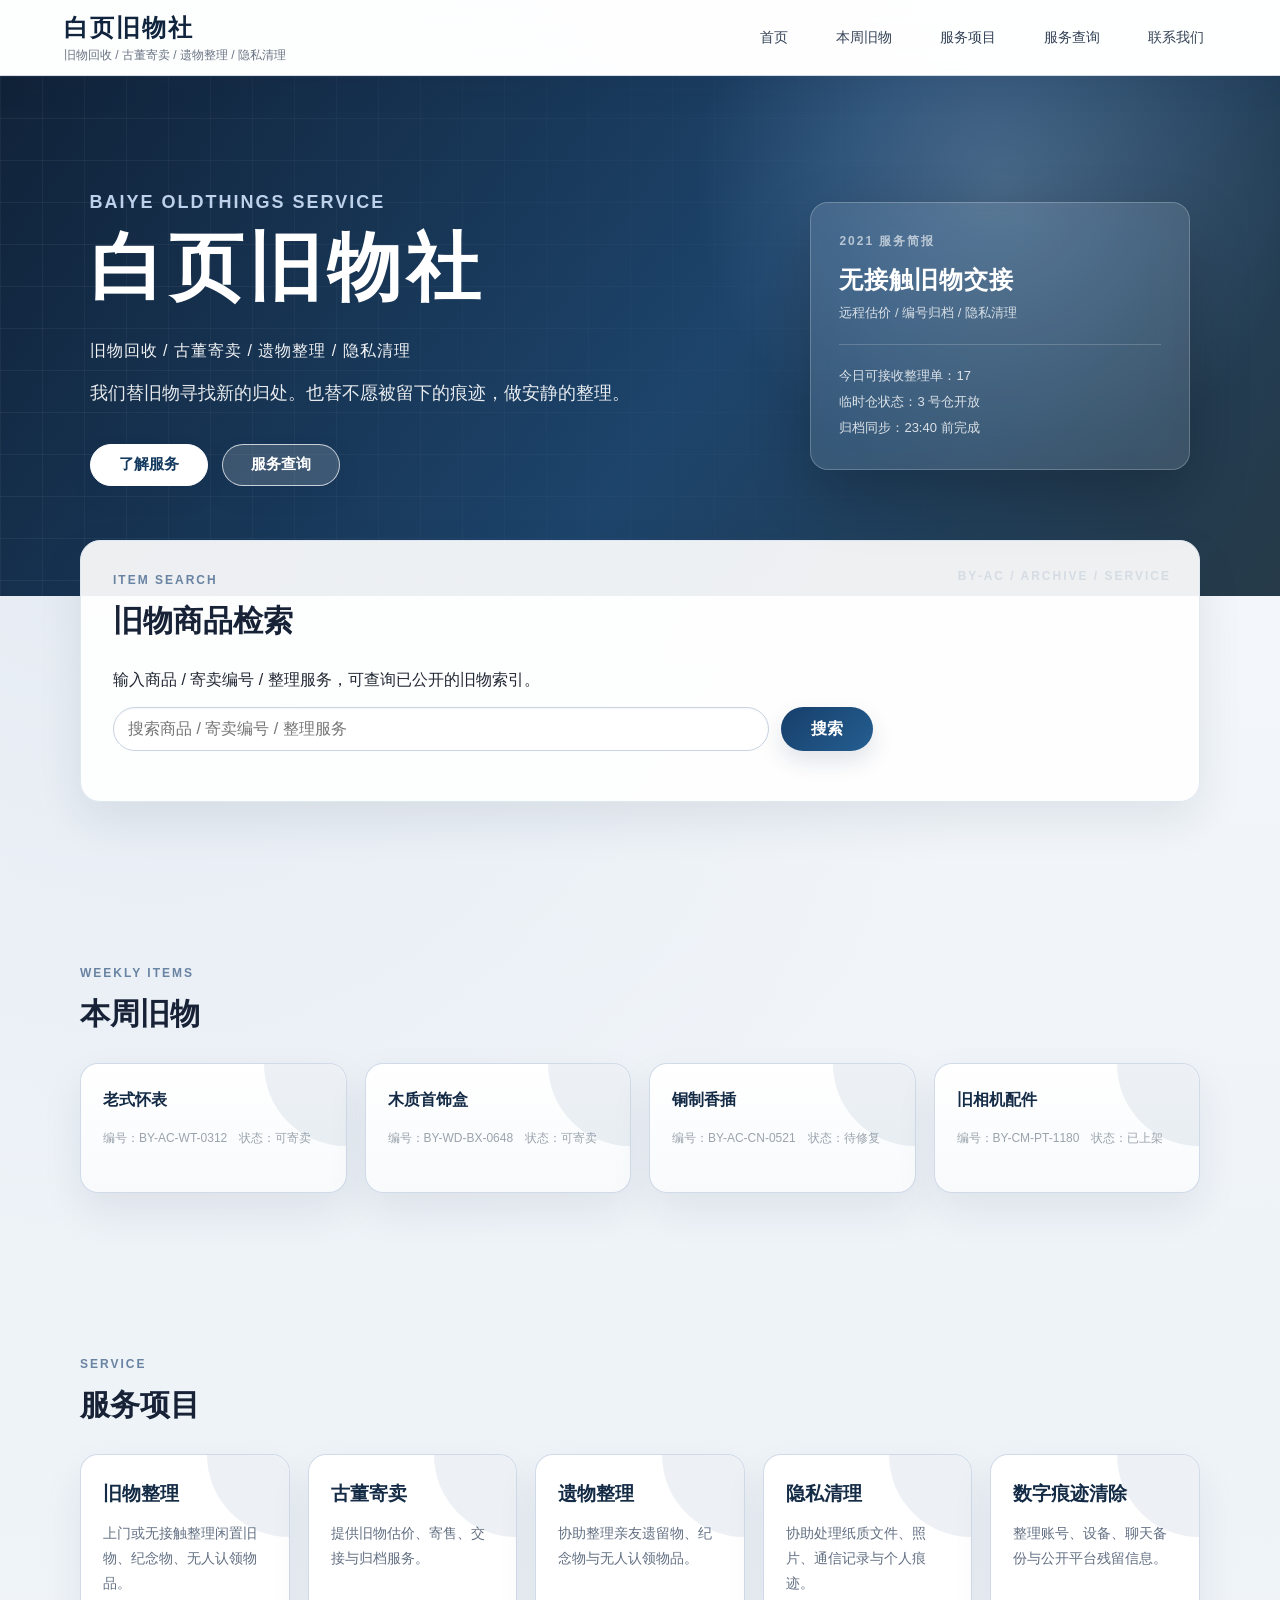
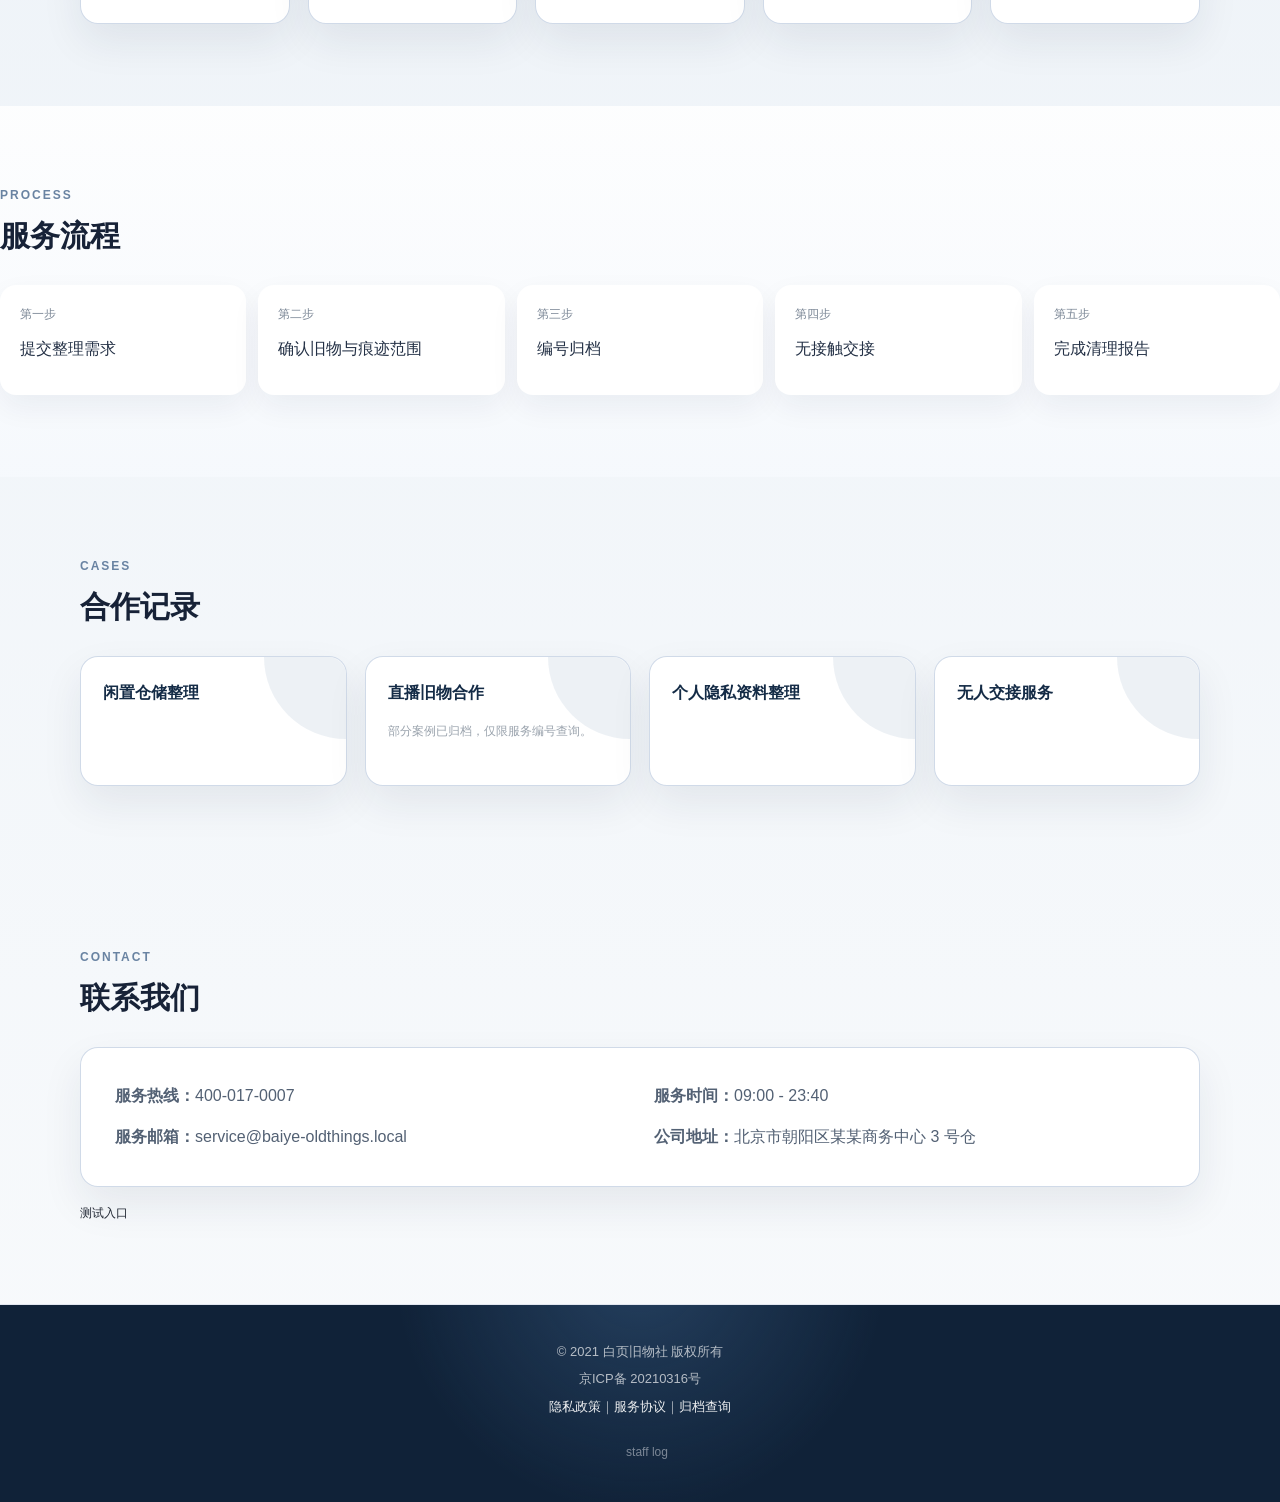
==== baiye.html @ d932ae03 "clean upload" ====
<!DOCTYPE html>
<html lang="zh-CN">
<head>
  <meta charset="UTF-8">
  <meta name="viewport" content="width=device-width, initial-scale=1.0">
  <title>白页旧物社｜旧物回收与整理服务</title>
  <link rel="stylesheet" href="style.css">
</head>
<body class="baiye-site">
  <!-- 白页旧物社独立官网：表面是正规服务公司网站。 -->
  <header class="baiye-site-header">
    <a class="baiye-logo" href="baiye.html">
      <strong>白页旧物社</strong>
      <span>旧物回收 / 古董寄卖 / 遗物整理 / 隐私清理</span>
    </a>
    <nav class="baiye-site-nav" aria-label="白页旧物社官网导航">
      <a href="baiye.html">首页</a>
      <a href="#weekly-items">本周旧物</a>
      <a href="#services">服务项目</a>
      <a href="baiye-query.html">服务查询</a>
      <a href="#contact">联系我们</a>
      <!-- 临时员工权限开启后才显示的隐藏导航。 -->
      <button class="staff-hidden-nav" data-staff-section="storage" type="button" hidden>仓储系统</button>
      <button class="staff-hidden-nav" data-staff-section="face" type="button" hidden>面品维护</button>
      <button class="staff-hidden-nav" data-staff-section="explain" type="button" hidden>取面说明</button>
      <button class="staff-hidden-nav" data-staff-section="activation" type="button" hidden>启用条件</button>
      <button class="staff-hidden-nav" data-staff-section="observe" type="button" hidden>观测记录</button>
    </nav>
    <p class="staff-permission-badge" id="staffPermissionBadge" hidden>当前权限：临时员工</p>
  </header>

  <main>
    <!-- 官网横幅：普通商务话术，先不显得恐怖。 -->
    <section class="baiye-site-hero">
      <div class="baiye-hero-copy">
        <p class="baiye-site-kicker">BAIYE OLDTHINGS SERVICE</p>
        <h1>白页旧物社</h1>
        <p class="baiye-hero-subtitle">旧物回收 / 古董寄卖 / 遗物整理 / 隐私清理</p>
        <p>我们替旧物寻找新的归处。也替不愿被留下的痕迹，做安静的整理。</p>
        <div class="baiye-hero-actions">
          <a class="baiye-primary-button" href="#services">了解服务</a>
          <a class="baiye-secondary-button" href="baiye-query.html">服务查询</a>
        </div>
      </div>
      <aside class="baiye-hero-card" aria-label="白页服务概览">
        <p>2021 服务简报</p>
        <strong>无接触旧物交接</strong>
        <span>远程估价 / 编号归档 / 隐私清理</span>
        <ul>
          <li>今日可接收整理单：17</li>
          <li>临时仓状态：3 号仓开放</li>
          <li>归档同步：23:40 前完成</li>
        </ul>
      </aside>
    </section>

    <!-- 官网旧物检索：主线从邮箱里的铜镜商品编号走到 #007。 -->
    <section class="baiye-site-section baiye-object-search" id="object-search">
      <div class="baiye-search-panel">
        <p class="section-label">ITEM SEARCH</p>
        <h2>旧物商品检索</h2>
        <p>输入商品 / 寄卖编号 / 整理服务，可查询已公开的旧物索引。</p>
        <div class="baiye-object-search-form">
          <input type="text" id="baiyeObjectSearchInput" placeholder="搜索商品 / 寄卖编号 / 整理服务" autocomplete="off">
          <button id="baiyeObjectSearchButton">搜索</button>
        </div>
        <div class="baiye-object-result" id="baiyeObjectResult" aria-live="polite"></div>
      </div>
    </section>

    <!-- 本周旧物：铜镜不会直接出现，必须通过邮件中的商品编号检索。 -->
    <section class="baiye-site-section" id="weekly-items">
      <p class="section-label">WEEKLY ITEMS</p>
      <h2>本周旧物</h2>
      <div class="baiye-case-grid weekly-item-grid">
        <article class="baiye-case-card">
          老式怀表
          <small>编号：BY-AC-WT-0312　状态：可寄卖</small>
        </article>
        <article class="baiye-case-card">
          木质首饰盒
          <small>编号：BY-WD-BX-0648　状态：可寄卖</small>
        </article>
        <article class="baiye-case-card">
          铜制香插
          <small>编号：BY-AC-CN-0521　状态：待修复</small>
        </article>
        <article class="baiye-case-card">
          旧相机配件
          <small>编号：BY-CM-PT-1180　状态：已上架</small>
        </article>
      </div>
    </section>

    <!-- 服务项目。 -->
    <section class="baiye-site-section" id="services">
      <p class="section-label">SERVICE</p>
      <h2>服务项目</h2>
      <div class="baiye-service-grid">
        <article class="baiye-service-card">
          <h3>旧物整理</h3>
          <p>上门或无接触整理闲置旧物、纪念物、无人认领物品。</p>
        </article>
        <article class="baiye-service-card">
          <h3>古董寄卖</h3>
          <p>提供旧物估价、寄售、交接与归档服务。</p>
        </article>
        <article class="baiye-service-card">
          <h3>遗物整理</h3>
          <p>协助整理亲友遗留物、纪念物与无人认领物品。</p>
        </article>
        <article class="baiye-service-card">
          <h3>隐私清理</h3>
          <p>协助处理纸质文件、照片、通信记录与个人痕迹。</p>
        </article>
        <article class="baiye-service-card">
          <h3>数字痕迹清除</h3>
          <p>整理账号、设备、聊天备份与公开平台残留信息。</p>
        </article>
      </div>
    </section>

    <!-- 服务流程。 -->
    <section class="baiye-site-section baiye-process" id="process">
      <p class="section-label">PROCESS</p>
      <h2>服务流程</h2>
      <ol>
        <li><span>第一步</span>提交整理需求</li>
        <li><span>第二步</span>确认旧物与痕迹范围</li>
        <li><span>第三步</span>编号归档</li>
        <li><span>第四步</span>无接触交接</li>
        <li><span>第五步</span>完成清理报告</li>
      </ol>
    </section>

    <!-- 合作案例：整体正常，只有小字透露“归档”。 -->
    <section class="baiye-site-section" id="cases">
      <p class="section-label">CASES</p>
      <h2>合作记录</h2>
      <div class="baiye-case-grid">
        <article class="baiye-case-card">闲置仓储整理</article>
        <article class="baiye-case-card">
          直播旧物合作
          <small>部分案例已归档，仅限服务编号查询。</small>
        </article>
        <article class="baiye-case-card">个人隐私资料整理</article>
        <article class="baiye-case-card">无人交接服务</article>
      </div>
    </section>

    <!-- 联系方式：把 0007、23:40、3 号仓自然藏在正常信息里。 -->
    <section class="baiye-site-section baiye-contact" id="contact">
      <p class="section-label">CONTACT</p>
      <h2>联系我们</h2>
      <div class="baiye-contact-list">
        <p><strong>服务热线：</strong>400-017-0007</p>
        <p><strong>服务时间：</strong>09:00 - 23:40</p>
        <p><strong>服务邮箱：</strong>service@baiye-oldthings.local</p>
        <p><strong>公司地址：</strong>北京市朝阳区某某商务中心 3 号仓</p>
      </div>
      <!-- 内部测试入口：故意做得很不起眼，不放进主导航。 -->
      <a class="horror-test-entry" href="baiye-horror-test.html">测试入口</a>
    </section>

    <!-- 员工后台 v1：口令正确后在当前官网内显示，不跳转恐怖页。 -->
    <section class="baiye-site-section staff-panel" id="staffPanel" hidden>
      <p class="staff-system-tip">临时权限已开启。部分归档记录可读。</p>

      <div class="staff-section storage-system" id="storageSystemSection" hidden>
        <p class="section-label">TEMP STAFF / STORAGE</p>
        <h2>仓储系统</h2>
        <p class="staff-section-subtitle">仓库交接记录 / 临时员工权限</p>
        <div class="storage-table-wrap">
          <table class="storage-table">
            <thead>
              <tr>
                <th>仓储编号</th>
                <th>面品编号</th>
                <th>原称呼</th>
                <th>来源器物</th>
                <th>当前仓位</th>
                <th>当前状态</th>
                <th>操作</th>
              </tr>
            </thead>
            <tbody>
              <tr>
                <td>FS-001</td>
                <td>FACE-001</td>
                <td>王某</td>
                <td>LZ-辛-007 无面铜镜</td>
                <td>2号仓</td>
                <td>已归零</td>
                <td><button class="permission-denied" type="button">权限不足</button></td>
              </tr>
              <tr>
                <td>FS-002</td>
                <td>FACE-002</td>
                <td>陈露</td>
                <td>LZ-辛-007 无面铜镜</td>
                <td>3号仓</td>
                <td>使用中</td>
                <td><button class="permission-denied" type="button">权限不足</button></td>
              </tr>
              <tr>
                <td>FS-003</td>
                <td>FACE-003</td>
                <td>林某</td>
                <td>LZ-辛-007 无面铜镜</td>
                <td>回收区</td>
                <td>回收中</td>
                <td><button class="permission-denied" type="button">权限不足</button></td>
              </tr>
              <tr class="storage-row-active">
                <td>FS-004</td>
                <td>FACE-004</td>
                <td>小禾旧物</td>
                <td>LZ-辛-007 无面铜镜</td>
                <td>3号仓</td>
                <td>暂存 / 待交接</td>
                <td><button class="view-face-summary" id="viewFaceSummaryButton" type="button">查看摘要</button></td>
              </tr>
              <tr>
                <td>FS-005</td>
                <td>FACE-005</td>
                <td>未命名</td>
                <td>LZ-辛-007 无面铜镜</td>
                <td>待整理区</td>
                <td>待入库</td>
                <td><button class="permission-denied" type="button">权限不足</button></td>
              </tr>
            </tbody>
          </table>
        </div>
      </div>

      <div class="staff-section face-maintenance-panel dark-record-area" id="faceMaintenanceSection" hidden>
        <p class="section-label">FACE MAINTENANCE</p>
        <h2>面品维护记录</h2>
        <div class="storage-table-wrap face-table-wrap">
          <table class="face-table">
            <thead>
              <tr>
                <th>面号</th>
                <th>来源</th>
                <th>当前状态</th>
                <th>使用者</th>
                <th>风险备注</th>
              </tr>
            </thead>
            <tbody>
              <tr>
                <td>FACE-001</td>
                <td>王世文</td>
                <td>已归零</td>
                <td>002</td>
                <td>亲属记忆弱</td>
              </tr>
              <tr>
                <td>FACE-002</td>
                <td>陈露</td>
                <td>使用中</td>
                <td>003</td>
                <td>语气同步稳定</td>
              </tr>
              <tr>
                <td>FACE-003</td>
                <td>林某</td>
                <td>回收中</td>
                <td>暂停</td>
                <td>声音残留过强</td>
              </tr>
              <tr class="face-row-active" id="face004MaintenanceRow">
                <td>FACE-004</td>
                <td>小禾旧物</td>
                <td>取面中</td>
                <td>待分配</td>
                <td>熟人识别异常</td>
              </tr>
              <tr>
                <td>FACE-005</td>
                <td>未命名</td>
                <td>待整理</td>
                <td>004</td>
                <td>旧物残留过多</td>
              </tr>
            </tbody>
          </table>
        </div>
        <div class="face-tooltip" id="face004Tooltip" hidden>
          <p>关联物：无面铜镜</p>
          <p>核心留物：伪宝石项链</p>
          <p>风险对象：青梅竹马 / W</p>
          <p>干扰对象：遮面者</p>
          <p>干扰形态：白狐残影</p>
          <p>取面进度：86%，无法继续提升</p>
        </div>
        <p class="warning-red-text">面部可转用，名称不可共存。</p>
        <p class="warning-red-text">若熟人记忆未清除，不建议启用新面。</p>
      </div>

      <div class="staff-section internal-doc-panel" id="takeFaceExplainSection" hidden>
        <div class="internal-doc-loading" id="takeFaceLoading">非公开记录载入中</div>
        <div class="internal-doc-content" id="takeFaceContent" hidden>
          <p class="internal-label">NON-PUBLIC RECORD</p>
          <h2>取面内部说明</h2>
          <p>取面不是删除。</p>
          <p>删除会造成浪费。</p>
          <p>当寄主无法继续承担原身份时，可将其面部、声音、账号习惯与公开关系进行剥离，并交由适配者临时使用。</p>
          <p>取面完成后，原寄主进入清名阶段。</p>
          <p class="internal-warning">熟人识别风险未排除前，不建议公开启用新面。</p>
          <h3>遮面者</h3>
          <p>若取面过程中出现“遮面者”，应立即暂停映照。</p>
          <p>遮面者会干扰面部剥离、语气同步与名称转用。</p>
          <p>不建议与其对视。</p>
          <p class="empty-face-text">面不应空置。</p>
        </div>
      </div>

      <div class="staff-section activation-panel dark-record-area" id="activationSection" hidden>
        <p class="section-label">FACE-004 / CONDITIONS</p>
        <h2>FACE-004 启用条件</h2>
        <table class="activation-condition-table">
          <tbody>
            <tr><th>条件：面部剥离</th><td>86%</td></tr>
            <tr><th>条件：账号代管</th><td>已接入</td></tr>
            <tr><th>条件：语气同步</th><td>不稳定</td></tr>
            <tr><th>条件：熟人识别风险</th><td>未排除</td></tr>
            <tr><th>条件：旧物残留</th><td id="activationOldItemStatus">未处理</td></tr>
            <tr><th>条件：遮面者干扰</th><td id="activationMaskStatus">未排除</td></tr>
            <tr><th>条件：归零交接</th><td id="activationHandoverStatus">23:40 / 3号仓</td></tr>
          </tbody>
        </table>
        <h3>核心留物候选</h3>
        <ol class="core-items-list">
          <li>伪宝石项链</li>
          <li>旧钥匙扣</li>
          <li>直播戒指</li>
          <li>外婆镜盒</li>
        </ol>
        <p class="warning-red-text" id="activationFinalHint">处理核心留物后，可启用 FACE-004。</p>
        <p class="warning-red-text" id="activationMaskHint">清除遮面者干扰后，可完成面部剥离。</p>
        <p class="static-countdown">距离交接：00:17:00</p>
      </div>

      <div class="staff-section observer-record-panel dark-record-area" id="observeRecordSection" hidden>
        <p class="section-label">OBSERVATION LOG</p>
        <h2>观测记录</h2>
        <div class="observer-record-list">
          <article>
            <p>记录编号：OBS-008</p>
            <p>对象：W</p>
            <p>来源：外部查询者</p>
            <p>状态：连接未断开</p>
            <p>最近操作：<span id="obs008LatestAction">白页旧物社 / archive/007</span></p>
            <p>风险备注：<span id="obs008RiskNote">熟人连接残留</span></p>
          </article>
          <article>
            <p>记录编号：OBS-004</p>
            <p>对象：小禾旧物</p>
            <p>来源：FACE-004</p>
            <p>状态：清理中</p>
            <p>风险备注：遮面者干扰</p>
          </article>
        </div>
        <p class="warning-red-text">观测者连接未断开。</p>
      </div>

      <aside class="internal-records" id="internalRecords">
        <h3>未分类记录</h3>
        <button class="internal-record-item" id="openInternalLogButton" type="button">
          <span>–/–</span>
          <span>未分类</span>
          <strong>我想有脸</strong>
          <span>未归档</span>
          <em>查看</em>
        </button>
      </aside>
    </section>

    <!-- FACE-004 摘要面板。 -->
    <section class="internal-modal face-summary-panel" id="faceSummaryPanel" hidden aria-live="polite">
      <div class="internal-modal-card">
        <button class="internal-modal-close" data-close-internal="faceSummaryPanel" type="button">×</button>
        <h2>FACE-004 摘要</h2>
        <p>仓储编号：FS-004</p>
        <p>面品编号：FACE-004</p>
        <p>原称呼：小禾旧物</p>
        <p>来源器物：LZ-辛-007 无面铜镜</p>
        <p>取面进度：86%</p>
        <p>当前仓位：<button class="warehouse-link" id="openWarehouseDetailButton" type="button">3号仓</button></p>
        <p>当前状态：<span id="faceSummaryStatus">暂存 / 待交接</span></p>
        <p>核心留物：<span id="faceSummaryCoreItem">未处理</span></p>
        <p>识别风险：高</p>
        <p>交接时间：<span id="faceSummaryHandoverTime">23:40</span></p>
        <p class="internal-warning" id="faceSummaryHint">未处理核心留物前，不建议启用新面。</p>
      </div>
    </section>

    <!-- 3号仓详情面板。 -->
    <section class="internal-modal warehouse-detail-panel" id="warehouseDetailPanel" hidden aria-live="polite">
      <div class="internal-modal-card">
        <button class="internal-modal-close" data-close-internal="warehouseDetailPanel" type="button">×</button>
        <h2>3号仓 / 第三整理室</h2>
        <p>用途：面品暂存、核心留物处理、归零交接</p>
        <p>当前交接对象：FACE-004</p>
        <p>关联旧物盒：<button class="warehouse-link" id="openCasePreviewButton" type="button">CASE-FACE004-01</button></p>
        <p>状态：等待归零</p>
        <p class="internal-warning">归零交接未完成。</p>
      </div>
    </section>

    <!-- 旧物盒核心留物选择：选对伪宝石项链后触发白狐介入。 -->
    <section class="internal-modal case-preview-panel" id="casePreviewPanel" hidden aria-live="polite">
      <div class="internal-modal-card">
        <button class="internal-modal-close" data-close-internal="casePreviewPanel" type="button">×</button>
        <h2>CASE-FACE004-01</h2>
        <p class="case-page-subtitle">FACE-004 核心留物处理目录</p>
        <div class="case-items-grid">
          <article class="case-item-card case-item-correct">
            <h3>伪宝石项链</h3>
            <p>低价值玻璃制饰品，情感残留强。</p>
            <p>来源：童年照片 / 母亲赠予</p>
            <p>状态：未处理</p>
            <button class="select-core-item" data-core-item="伪宝石项链" data-correct="true" type="button">选择此物</button>
          </article>
          <article class="case-item-card">
            <h3>旧钥匙扣</h3>
            <p>普通钥匙扣，直播背景物。</p>
            <p>来源：小禾工作室道具箱</p>
            <p>状态：可归档</p>
            <button class="select-core-item" data-core-item="旧钥匙扣" data-correct="false" type="button">选择此物</button>
          </article>
          <article class="case-item-card">
            <h3>直播戒指</h3>
            <p>直播造型饰品，账号形象关联较强。</p>
            <p>来源：远声传媒造型箱</p>
            <p>状态：可归档</p>
            <button class="select-core-item" data-core-item="直播戒指" data-correct="false" type="button">选择此物</button>
          </article>
          <article class="case-item-card">
            <h3>外婆镜盒</h3>
            <p>旧镜收纳盒，镜面残留弱。</p>
            <p>来源：白页素材箱</p>
            <p>状态：可归档</p>
            <button class="select-core-item" data-core-item="外婆镜盒" data-correct="false" type="button">选择此物</button>
          </article>
        </div>
        <div class="core-verification-panel" id="coreVerificationPanel" hidden></div>
      </div>
    </section>

    <!-- 选择旧物前的确认框。 -->
    <section class="internal-modal core-confirm-modal" id="coreConfirmModal" hidden aria-live="polite">
      <div class="internal-modal-card compact-modal-card">
        <h2>确认核心留物</h2>
        <p>是否将 <strong id="coreConfirmItemName">该旧物</strong> 标记为 FACE-004 核心留物？</p>
        <div class="dialog-buttons">
          <button class="dialog-button confirm-button" id="coreConfirmButton" type="button">确认</button>
          <button class="dialog-button" id="coreCancelButton" type="button">取消</button>
        </div>
      </div>
    </section>

    <!-- 白狐第一次明确介入演出。 -->
    <section class="whitefox-intervention" id="whitefoxIntervention" hidden aria-live="polite">
      <div class="whitefox-intervention-card">
        <p class="whitefox-symbol">白狐残影检测：稳定</p>
        <p>遮面者干扰已确认。</p>
        <p>FACE-004 启用中断。</p>
        <p>归零交接暂停。</p>
        <strong>她还记得自己是谁。</strong>
      </div>
    </section>

    <!-- 第一章收束面板：这里不是大结局，只是第一章归档中断。 -->
    <section class="internal-modal chapter-ending-panel" id="chapterEndingPanel" hidden aria-live="polite">
      <div class="internal-modal-card chapter-ending-card">
        <h2>第一章：白页旧物社 / 归档中断</h2>
        <p>FACE-004 启用中断。</p>
        <p>吴晗未归零。</p>
        <p>白狐仍在镜前。</p>
        <p class="obs-record-updated">新的记录已生成：OBS-008</p>
        <div class="chapter-ending-buttons">
          <button id="continueToObsSyncButton" type="button">继续</button>
        </div>
      </div>
    </section>

    <!-- OBS-008 同步异常：继续后逐行显示，随后进入正式结尾演出。 -->
    <section class="internal-modal obs-sync-panel" id="obsSyncPanel" hidden aria-live="polite">
      <div class="internal-modal-card obs-sync-card">
        <h2>OBS-008 同步异常</h2>
        <div class="obs-sync-lines" id="obsSyncLines"></div>
        <p class="obs-sync-transfer" id="obsSyncTransfer" hidden>查询者信息正在转入采集页面。</p>
      </div>
    </section>

    <!-- 隐藏日志弹窗：浅色内部记录风格，不整页变黑。 -->
    <section class="internal-modal internal-log-modal" id="internalLogModal" hidden aria-live="polite">
      <div class="internal-modal-card">
        <button class="internal-modal-close" data-close-internal="internalLogModal" type="button">×</button>
        <h2>隐藏日志｜我想有脸</h2>
        <p>我记不清自己的脸了。</p>
        <p>前辈说，等新面稳定，我就可以出去。</p>
        <p>这次的新面来源是：</p>
        <p>小禾旧物</p>
        <p>可是进度一直停在 86%。</p>
        <p>每次我快要看清她的脸，镜子里都会出现那只白色的东西。</p>
        <p>它站在镜面前。</p>
        <p>像是不让我继续看。</p>
        <p>如果没有它，我应该已经有脸了。</p>
      </div>
    </section>
  </main>

  <footer class="baiye-footer">
    <p>© 2021 白页旧物社 版权所有</p>
    <p>京ICP备 20210316号</p>
    <p><a href="#">隐私政策</a>｜<a href="#">服务协议</a>｜<a href="baiye-query.html">归档查询</a></p>
    <button class="staff-log-link" id="staffLogLink" type="button">staff log</button>
    <div class="staff-log-panel staff-login-modal" id="staffLogPanel" hidden>
      <p><strong>STAFF LOG</strong></p>
      <p>请输入内部口令</p>
      <div>
        <input type="text" id="staffLogInput" placeholder="keyword" autocomplete="off">
        <button id="staffLogButton" type="button">进入</button>
      </div>
      <p id="staffLogResult" aria-live="polite"></p>
    </div>
  </footer>
  <script src="script.js"></script>
</body>
</html>
---- style.css ----
/* ========== 全站基础设置 ========== */
* {
  box-sizing: border-box;
}

body {
  margin: 0;
  font-family: "PingFang SC", "Microsoft YaHei", Arial, sans-serif;
}

[hidden] {
  display: none !important;
}

/* ========== 公众号文章页 ========== */
.article-page {
  min-height: 100vh;
  padding: 32px 16px;
  background: #f4f4f4;
  color: #222;
}

.article-card {
  width: min(100%, 720px);
  margin: 0 auto;
  padding: 32px 26px 40px;
  background: #fff;
}

.account-name {
  margin: 0 0 18px;
  color: #576b95;
  font-size: 14px;
}

.article-card h1 {
  margin: 0;
  font-size: clamp(26px, 6vw, 34px);
  line-height: 1.35;
}

.article-meta {
  margin: 14px 0 30px;
  color: #999;
  font-size: 13px;
}

.article-content {
  font-size: 17px;
  line-height: 2;
}

.article-content p {
  margin: 0 0 20px;
}

.article-quote {
  margin: 28px 0;
  padding: 16px 18px;
  border-left: 4px solid #576b95;
  background: #f4f7fb;
  color: #4b5c7a;
}

.continue-button {
  display: block;
  width: min(100%, 320px);
  margin: 38px auto 0;
  padding: 14px 18px;
  border-radius: 6px;
  background: #07c160;
  color: #fff;
  font-size: 16px;
  text-align: center;
  text-decoration: none;
  transition: background 0.2s, transform 0.2s;
}

.continue-button:hover {
  background: #06ad56;
  transform: translateY(-2px);
}

/* ========== 模拟电脑桌面 ========== */
.desktop-page {
  overflow: hidden;
}

.desktop {
  position: relative;
  min-height: 100vh;
  /* 图片不存在时，会显示后面的蓝绿色渐变背景。 */
  background-color: #276d70;
  background-image: linear-gradient(rgba(18, 54, 59, 0.18), rgba(18, 54, 59, 0.28)), url("assets/images/childhood-wallpaper.jpg");
  background-position: center;
  background-size: cover;
  color: #fff;
}

.desktop-icons {
  display: grid;
  grid-template-columns: repeat(auto-fill, 92px);
  gap: 18px 12px;
  align-content: start;
  padding: 24px 16px 90px;
}

.desktop-icon {
  display: flex;
  flex-direction: column;
  align-items: center;
  gap: 6px;
  min-height: 92px;
  padding: 5px 2px;
  border: 1px solid transparent;
  border-radius: 5px;
  background: transparent;
  color: #fff;
  font: inherit;
  font-size: 13px;
  text-shadow: 0 1px 3px #000;
  cursor: pointer;
}

.desktop-icon:hover,
.desktop-icon:focus-visible {
  border-color: rgba(255, 255, 255, 0.7);
  background: rgba(255, 255, 255, 0.2);
  outline: none;
}

.icon-image,
.message-app-icon {
  display: grid;
  place-items: center;
  width: 48px;
  height: 48px;
  border-radius: 11px;
  box-shadow: 0 3px 8px rgba(0, 0, 0, 0.22);
  color: #fff;
  font-size: 28px;
  font-weight: bold;
  text-shadow: none;
}

.wechat-icon, .message-app-icon { background: #08c160; }
.browser-icon { background: #3189f3; }
.mail-icon { background: #4e91ed; }
.folder-icon { background: #eeb72a; }
.douyin-icon { background: #171717; }
.computer-icon { background: #4e8fd6; }
.trash-icon { background: #8495a8; }
.note-icon { background: #f0c52f; }

/* 任务栏固定在最下方 */
.taskbar {
  position: absolute;
  right: 0;
  bottom: 0;
  left: 0;
  display: flex;
  align-items: center;
  height: 52px;
  padding: 0 16px;
  background: rgba(20, 25, 30, 0.78);
  backdrop-filter: blur(10px);
}

.start-button {
  border: 0;
  background: transparent;
  color: #fff;
  font-size: 27px;
  cursor: pointer;
}

.taskbar-hint {
  margin-left: 16px;
  color: rgba(255, 255, 255, 0.72);
  font-size: 13px;
}

.desktop-time {
  margin-left: auto;
  font-size: 14px;
  white-space: nowrap;
}

/* 微信消息：初始隐藏，进入桌面后再显示 */
.wechat-message {
  position: absolute;
  right: 22px;
  bottom: 72px;
  display: flex;
  align-items: flex-start;
  gap: 12px;
  width: min(calc(100% - 32px), 350px);
  padding: 15px;
  border-radius: 10px;
  background: rgba(255, 255, 255, 0.96);
  box-shadow: 0 10px 25px rgba(0, 0, 0, 0.3);
  color: #222;
  opacity: 0;
  transform: translateY(18px);
  transition: opacity 0.35s, transform 0.35s;
  pointer-events: none;
}

.wechat-message.show {
  opacity: 1;
  transform: translateY(0);
  pointer-events: auto;
}

.wechat-message strong { font-size: 15px; }
.wechat-message p { margin: 5px 24px 0 0; font-size: 14px; line-height: 1.5; }
.wechat-message .message-app-icon { width: 38px; height: 38px; flex: 0 0 38px; border-radius: 9px; font-size: 18px; }

.close-message {
  position: absolute;
  top: 5px;
  right: 8px;
  border: 0;
  background: transparent;
  color: #888;
  font-size: 23px;
  cursor: pointer;
}

.desktop-tip {
  position: absolute;
  bottom: 70px;
  left: 50%;
  margin: 0;
  padding: 9px 14px;
  border-radius: 6px;
  background: rgba(0, 0, 0, 0.7);
  font-size: 14px;
  opacity: 0;
  transform: translate(-50%, 10px);
  transition: opacity 0.25s, transform 0.25s;
}

.desktop-tip.show { opacity: 1; transform: translate(-50%, 0); }

/* 桌面右上角的待办便签。 */
.memo-note {
  position: absolute;
  top: 48px;
  right: 230px;
  z-index: 5;
  width: 250px;
  padding: 16px 18px;
  border-radius: 10px;
  background: rgba(255, 246, 178, 0.9);
  box-shadow: 0 10px 28px rgba(0, 0, 0, 0.22);
  color: #3d3320;
  font-size: 13px;
  backdrop-filter: blur(8px);
}

.memo-note h2 {
  margin: 0 0 10px;
  font-size: 16px;
}

.memo-note ul {
  margin: 0;
  padding-left: 0;
  list-style: none;
  line-height: 1.65;
}

/* 童年生日照片：可替换为真实图片，当前 SVG 只承担密码线索占位。 */
.birthday-photo-card {
  position: absolute;
  left: 24px;
  bottom: 108px;
  width: 210px;
  padding: 9px 9px 11px;
  border-radius: 4px;
  background: rgba(255, 255, 255, 0.92);
  box-shadow: 0 12px 30px rgba(0, 0, 0, 0.28);
  color: #4b3827;
  transform: rotate(-2deg);
  z-index: 4;
}

.birthday-photo-card img {
  display: block;
  width: 100%;
  border-radius: 2px;
}

.birthday-photo-card p {
  margin: 7px 0 0;
  font-size: 12px;
  text-align: right;
}

/* ========== 微信聊天窗口 ========== */
/* 默认不显示；JavaScript 添加 .show 后居中出现。 */
.wechat-window {
  position: absolute;
  top: 50%;
  left: 50%;
  display: none;
  width: min(760px, calc(100% - 40px));
  height: min(520px, calc(100vh - 100px));
  overflow: hidden;
  border: 1px solid rgba(0, 0, 0, 0.12);
  border-radius: 10px;
  background: #f7f7f7;
  box-shadow: 0 20px 55px rgba(0, 0, 0, 0.42);
  color: #222;
  transform: translate(-50%, -50%);
  z-index: 10;
}

.wechat-window.show { display: flex; }

/* 联系人列表 */
.wechat-sidebar {
  width: 190px;
  flex: 0 0 190px;
  padding: 18px 10px;
  background: #e8e8e8;
}

.wechat-sidebar-title {
  padding: 0 10px 16px;
  color: #333;
  font-size: 18px;
  font-weight: bold;
}

.contact-item {
  display: flex;
  align-items: center;
  gap: 10px;
  width: 100%;
  margin-bottom: 5px;
  padding: 10px;
  border: 0;
  border-radius: 6px;
  background: transparent;
  color: #222;
  font: inherit;
  text-align: left;
  cursor: pointer;
}

.contact-item:hover, .contact-item.active { background: #d5d5d5; }

.contact-avatar, .chat-avatar {
  display: grid;
  place-items: center;
  border-radius: 8px;
  color: #fff;
  font-weight: bold;
}

.contact-avatar { width: 38px; height: 38px; flex: 0 0 38px; }
.chat-avatar { width: 36px; height: 36px; flex: 0 0 36px; }
.boyfriend-avatar { background: #547995; }
.xiaohe-avatar { background: #d58c78; }

/* 聊天内容 */
.chat-area { display: flex; flex: 1; min-width: 0; flex-direction: column; }

.chat-header {
  display: flex;
  align-items: center;
  min-height: 58px;
  padding: 0 20px;
  border-bottom: 1px solid #dedede;
  background: #f7f7f7;
  font-size: 17px;
}

.wechat-close-button {
  margin-left: auto;
  border: 0;
  background: transparent;
  color: #666;
  font-size: 28px;
  line-height: 1;
  cursor: pointer;
}

.wechat-close-button:hover { color: #111; }

.chat-history {
  display: none;
  flex: 1;
  overflow-y: auto;
  padding: 22px;
  background: #f5f5f5;
}

.chat-history.active { display: block; }

.chat-message-row {
  display: flex;
  align-items: flex-start;
  gap: 10px;
  margin-bottom: 20px;
}

.chat-message-row.self {
  justify-content: flex-end;
}

.chat-sender { display: block; margin-bottom: 5px; color: #888; font-size: 12px; }

.chat-bubble {
  max-width: 420px;
  padding: 11px 14px;
  border-radius: 4px;
  background: #fff;
  font-size: 15px;
  line-height: 1.65;
}

.self-bubble {
  background: #d9f7c7;
}

.chat-time {
  margin: 10px 0 14px;
  color: #9b9b9b;
  font-size: 12px;
  text-align: center;
}

.wechat-reply-box {
  display: flex;
  gap: 8px;
  margin-top: 16px;
  padding-top: 14px;
  border-top: 1px solid #dedede;
}

.wechat-reply-box input {
  flex: 1;
  min-width: 0;
  height: 34px;
  padding: 0 10px;
  border: 1px solid #cfcfcf;
  border-radius: 5px;
  font: inherit;
}

.wechat-reply-box button {
  width: 64px;
  border: 0;
  border-radius: 5px;
  background: #20b15a;
  color: #fff;
  font: inherit;
  cursor: pointer;
}

.wechat-send-error {
  min-height: 20px;
  margin: 8px 0 0;
  color: #a33;
  font-size: 13px;
}

/* 小禾聊天内的失效图片占位框 */
.image-failed-box {
  display: grid;
  place-items: center;
  width: min(260px, 55vw);
  height: 150px;
  border: 1px solid #c8c8c8;
  background: #dedede;
  color: #777;
  font-size: 14px;
}

/* ========== 下载文件夹与解压谜题窗口 ========== */
/* 三个窗口共用相近的电脑窗口外观。 */
.folder-window,
.password-window,
.image-viewer-window {
  position: absolute;
  top: 50%;
  left: 50%;
  display: none;
  overflow: hidden;
  border: 1px solid rgba(0, 0, 0, 0.18);
  border-radius: 9px;
  background: #f7f7f7;
  box-shadow: 0 20px 55px rgba(0, 0, 0, 0.42);
  color: #222;
  transform: translate(-50%, -50%);
  z-index: 20;
}

.folder-window { width: min(680px, calc(100% - 40px)); height: min(440px, calc(100vh - 100px)); }
.password-window { width: min(390px, calc(100% - 40px)); }
.image-viewer-window { width: min(570px, calc(100% - 40px)); }

.folder-window.show,
.password-window.show,
.image-viewer-window.show { display: block; }

/* 窗口顶部的标题栏和关闭按钮 */
.window-header {
  display: flex;
  align-items: center;
  min-height: 52px;
  padding: 0 16px;
  border-bottom: 1px solid #dedede;
  background: #fff;
  font-size: 16px;
}

.window-close-button {
  margin-left: auto;
  border: 0;
  background: transparent;
  color: #666;
  font-size: 27px;
  line-height: 1;
  cursor: pointer;
}

.window-close-button:hover { color: #111; }

.folder-content { height: calc(100% - 52px); padding: 0 18px 18px; background: #fff; }
.folder-path { margin: 0 -18px 12px; padding: 11px 18px; border-bottom: 1px solid #eee; color: #888; font-size: 13px; }
.file-list { display: grid; grid-template-columns: repeat(auto-fill, minmax(135px, 1fr)); gap: 12px; }

.file-item {
  display: flex;
  flex-direction: column;
  align-items: center;
  gap: 8px;
  min-height: 112px;
  padding: 10px 5px;
  border: 1px solid transparent;
  border-radius: 6px;
  background: transparent;
  color: #333;
  font: inherit;
  font-size: 13px;
  word-break: break-all;
  cursor: pointer;
}

/* 覆盖 .file-item 的 display 设置：解压前的图片文件必须完全隐藏。 */
.file-item[hidden] { display: none; }

.file-item:hover, .file-item:focus-visible { border-color: #a9cdf5; background: #eaf4ff; outline: none; }
.file-symbol { display: grid; place-items: center; width: 52px; height: 52px; border-radius: 7px; background: #e4b331; color: #fff; font-size: 29px; }
.doc-symbol { background: #4984d7; }
.pdf-symbol { background: #d45b55; }
.image-symbol { background: #7d9c82; }

/* 密码输入框及错误提示 */
.password-content { padding: 24px; background: #fff; }
.password-content input { width: 100%; padding: 11px 12px; border: 1px solid #bbb; border-radius: 5px; font: inherit; outline-color: #07c160; }
.password-error { min-height: 22px; margin: 10px 0 0; color: #d34a4a; font-size: 13px; line-height: 1.5; }
.dialog-buttons { display: flex; justify-content: flex-end; gap: 10px; margin-top: 16px; }
.dialog-button { min-width: 72px; padding: 8px 14px; border: 1px solid #ccc; border-radius: 4px; background: #fff; color: #333; font: inherit; cursor: pointer; }
.confirm-button { border-color: #07c160; background: #07c160; color: #fff; }

/* 图片查看器中的灰色损坏图片占位框 */
.image-viewer-content { padding: 24px; background: #fff; }
.damaged-image-placeholder { display: grid; place-items: center; min-height: 250px; padding: 20px; background: #d8d8d8; color: #777; font-size: 16px; text-align: center; }
.image-description { margin: 15px 0 0; color: #555; font-size: 14px; line-height: 1.6; }

/* ========== 邮箱窗口 ========== */
.mail-window {
  position: absolute;
  top: 50%;
  left: 50%;
  display: none;
  width: min(980px, calc(100% - 42px));
  height: min(620px, calc(100vh - 92px));
  overflow: hidden;
  border: 1px solid rgba(255, 255, 255, 0.45);
  border-radius: 14px;
  background: #f4f6f9;
  box-shadow: 0 28px 80px rgba(0, 0, 0, 0.42);
  color: #202733;
  transform: translate(-50%, -50%);
  z-index: 20;
}

.mail-window.show { display: block; }

.mail-layout {
  display: grid;
  grid-template-columns: 150px 310px 1fr;
  height: calc(100% - 46px);
  min-height: 0;
}

.mail-sidebar {
  padding: 16px 10px;
  border-right: 1px solid #dfe4ec;
  background: #eef2f7;
}

.mail-folder {
  display: block;
  width: 100%;
  margin-bottom: 6px;
  padding: 9px 12px;
  border: 0;
  border-radius: 8px;
  background: transparent;
  color: #4b596c;
  font: inherit;
  text-align: left;
  cursor: pointer;
}

.mail-folder.active,
.mail-folder:hover {
  background: #dce6f2;
  color: #1f4f82;
}

.mail-list {
  overflow-y: auto;
  border-right: 1px solid #dfe4ec;
  background: #fff;
}

.mail-item {
  display: block;
  width: 100%;
  padding: 14px 15px;
  border: 0;
  border-bottom: 1px solid #edf0f4;
  background: #fff;
  color: #273345;
  font: inherit;
  text-align: left;
  cursor: pointer;
}

.mail-item:hover,
.mail-item.active {
  background: #eaf2fb;
}

.mail-item .mail-sender {
  display: block;
  margin-bottom: 5px;
  color: #526174;
  font-size: 12px;
}

.mail-item strong {
  display: block;
  color: #1f2d3d;
  font-size: 14px;
  line-height: 1.45;
}

.mail-item time {
  display: block;
  margin-top: 7px;
  color: #8b96a5;
  font-size: 12px;
}

.mail-detail {
  overflow-y: auto;
  padding: 26px 30px 36px;
  background: #fff;
}

.mail-subject {
  margin: 0 0 18px;
  color: #1b2735;
  font-size: 22px;
  line-height: 1.4;
}

.mail-meta {
  margin-bottom: 24px;
  padding: 14px 16px;
  border: 1px solid #e4e8ef;
  border-radius: 8px;
  background: #f8fafc;
  color: #526174;
  font-size: 13px;
}

.mail-meta p {
  margin: 4px 0;
}

.mail-body {
  color: #293445;
  font-size: 15px;
  line-height: 1.85;
}

.mail-body p {
  margin: 0 0 15px;
  white-space: normal;
}

.mail-attachment {
  margin-top: 14px;
  padding: 10px 14px;
  border: 1px solid #cfd8e5;
  border-radius: 6px;
  background: #f7f9fc;
  color: #2f4e72;
  font: inherit;
  cursor: pointer;
}

.mail-attachment:hover {
  background: #edf4fb;
}

.mail-attachment-tip {
  margin: 10px 0 0;
  color: #8c3d3d;
  font-size: 13px;
}

.mail-detail.mail-error {
  background: #fffafa;
}

.mail-detail.mail-error .mail-subject,
.mail-detail.mail-error .mail-body {
  color: #3a2323;
}

.mail-detail.mail-error .mail-body p:nth-child(3),
.mail-detail.mail-error .mail-body p:nth-child(5),
.mail-detail.mail-error .mail-meta p:last-child {
  color: #7b1717;
  letter-spacing: 0.5px;
}

/* ========== 抖音主页窗口 ========== */
.douyin-window {
  position: absolute;
  top: 50%;
  left: 50%;
  display: none;
  width: min(520px, calc(100% - 42px));
  height: min(620px, calc(100vh - 92px));
  overflow: hidden;
  border: 1px solid rgba(255, 255, 255, 0.45);
  border-radius: 14px;
  background: #101014;
  box-shadow: 0 28px 80px rgba(0, 0, 0, 0.45);
  color: #f2f2f2;
  transform: translate(-50%, -50%);
  z-index: 20;
}

.douyin-window.show { display: block; }

.douyin-profile {
  padding: 24px;
}

.douyin-profile-top {
  display: flex;
  gap: 16px;
  align-items: center;
  padding-bottom: 20px;
  border-bottom: 1px solid rgba(255, 255, 255, 0.12);
}

.douyin-avatar {
  display: grid;
  place-items: center;
  width: 76px;
  height: 76px;
  border-radius: 50%;
  background: linear-gradient(135deg, #ff2c55, #10f1ff);
  color: #fff;
  font-size: 34px;
  font-weight: 700;
}

.douyin-profile h2 {
  margin: 0 0 8px;
  font-size: 24px;
}

.douyin-profile p {
  margin: 4px 0;
  color: #c9c9d0;
  font-size: 14px;
}

.douyin-id {
  color: #8e8e99 !important;
}

.douyin-bio {
  padding: 18px 0;
}

.profile-email {
  margin: 8px 0 10px;
  padding: 9px 12px;
  border: 1px solid rgba(255, 255, 255, 0.18);
  border-radius: 6px;
  background: rgba(255, 255, 255, 0.08);
  color: #7ee8ff;
  font: 14px Menlo, Consolas, monospace;
  cursor: pointer;
}

.profile-email:hover {
  background: rgba(126, 232, 255, 0.12);
}

.douyin-bio small {
  display: block;
  color: #73737d;
  font-size: 12px;
}

.douyin-video-grid {
  display: grid;
  grid-template-columns: repeat(3, 1fr);
  gap: 8px;
}

.douyin-video-grid article {
  display: grid;
  place-items: end center;
  min-height: 160px;
  padding: 10px;
  background: linear-gradient(160deg, #22232a, #111);
  color: #d7d7dc;
  font-size: 12px;
}

.douyin-video-grid .glitch-card {
  color: #ff4268;
  background: repeating-linear-gradient(90deg, #171717 0 7px, #2b0d16 7px 11px);
}

/* 邮箱登录层。 */
.mail-login-panel {
  display: grid;
  align-content: center;
  gap: 12px;
  height: calc(100% - 46px);
  padding: 42px;
  background: #fff;
}

.mail-login-panel h2 {
  margin: 0;
  color: #1b2735;
  font-size: 26px;
}

.mail-login-panel p {
  margin: 0;
  color: #667386;
}

.mail-login-panel input {
  width: min(100%, 420px);
  height: 42px;
  padding: 0 12px;
  border: 1px solid #cbd4df;
  border-radius: 5px;
  font: inherit;
}

.mail-login-panel button {
  width: 120px;
  height: 40px;
  border: 0;
  border-radius: 5px;
  background: #1f4f82;
  color: #fff;
  font: inherit;
  cursor: pointer;
}

.mail-login-error {
  min-height: 20px;
  color: #9d2b2b !important;
}

.mail-login-panel small {
  color: #9aa3ad;
}

.mail-password-hint {
  color: #8b6b2f !important;
  font-size: 13px;
}

.faint-warning {
  color: #8a2b2b;
  letter-spacing: 0.3px;
}

/* ========== 回收站窗口 ========== */
.recycle-window {
  position: absolute;
  top: 50%;
  left: 50%;
  display: none;
  width: min(900px, calc(100% - 42px));
  height: min(560px, calc(100vh - 92px));
  overflow: hidden;
  border: 1px solid rgba(255, 255, 255, 0.45);
  border-radius: 14px;
  background: #f5f6f8;
  box-shadow: 0 28px 80px rgba(0, 0, 0, 0.42);
  color: #222b36;
  transform: translate(-50%, -50%);
  z-index: 20;
}

.recycle-window.show { display: block; }

.recycle-layout {
  display: grid;
  grid-template-columns: minmax(480px, 1.15fr) 0.85fr;
  height: calc(100% - 46px);
  min-height: 0;
}

.recycle-file-list {
  overflow: auto;
  border-right: 1px solid #dfe4ea;
  background: #fff;
}

.recycle-list-header,
.recycle-file-item {
  display: grid;
  grid-template-columns: minmax(190px, 1fr) 145px 78px 76px;
  align-items: center;
  gap: 10px;
  min-width: 520px;
}

.recycle-list-header {
  position: sticky;
  top: 0;
  z-index: 1;
  padding: 11px 14px;
  border-bottom: 1px solid #dfe4ea;
  background: #f0f3f7;
  color: #657386;
  font-size: 12px;
}

.recycle-file-item {
  padding: 11px 14px;
  border-bottom: 1px solid #edf0f4;
  color: #334155;
  font-size: 13px;
}

.recycle-file-item.active {
  background: #eaf2fb;
}

.recycle-file-name {
  padding: 0;
  border: 0;
  background: transparent;
  color: #1f2d3d;
  font: inherit;
  text-align: left;
  cursor: pointer;
}

.recycle-file-name:hover {
  color: #1f4f82;
}

.deleted-time {
  color: #8a3340;
  font-size: 12px;
}

.recycle-restore-btn {
  padding: 6px 10px;
  border: 1px solid #c7d2df;
  border-radius: 5px;
  background: #fff;
  color: #2f4e72;
  font: inherit;
  font-size: 12px;
  cursor: pointer;
}

.recycle-restore-btn:hover {
  background: #edf4fb;
}

.recycle-restore-btn:disabled {
  border-color: #d8dce2;
  background: #e8ebef;
  color: #8b96a5;
  cursor: default;
}

.recycle-restored {
  color: #8b96a5;
}

.recycle-anomaly .recycle-file-name,
.recycle-file-detail.recycle-anomaly h2 {
  color: #7b1717;
}

.file-preview-panel,
.recycle-file-detail {
  overflow: auto;
  padding: 24px;
  background: #fbfcfe;
}

.recycle-file-detail h2 {
  margin: 0 0 10px;
  color: #1f2d3d;
  font-size: 20px;
  line-height: 1.4;
}

.recycle-file-meta {
  margin: 0 0 18px;
  color: #7b8794;
  font-size: 12px;
}

.recycle-file-detail pre {
  margin: 0;
  padding: 18px;
  border: 1px solid #e1e6ee;
  border-radius: 8px;
  background: #fff;
  color: #263140;
  font: 13px/1.85 Menlo, Consolas, "PingFang SC", monospace;
  white-space: pre-wrap;
}

.recycle-file-detail.recycle-anomaly pre {
  border-color: #ead4d4;
  background: #fff8f8;
  color: #401f1f;
}

.empty-preview {
  color: #7b8794;
}

.name-glitch {
  color: #6c1111;
  transition: color 0.15s, text-shadow 0.15s;
}

.name-glitch.rewriting {
  color: #111;
  text-shadow: 1px 0 #8b0000, -1px 0 #ddd;
  animation: recycleNameFlicker 0.12s steps(2, end) infinite;
}

@keyframes recycleNameFlicker {
  0% { opacity: 1; transform: translateX(0); }
  50% { opacity: 0.35; transform: translateX(1px); }
  100% { opacity: 0.9; transform: translateX(-1px); }
}

/* ========== 浏览器与白页旧物社官网 ========== */
.browser-window {
  position: absolute;
  top: 50%;
  left: 50%;
  display: none;
  width: min(920px, calc(100% - 40px));
  height: min(650px, calc(100vh - 80px));
  overflow: hidden;
  border: 1px solid rgba(0, 0, 0, 0.2);
  border-radius: 10px;
  background: #fff;
  box-shadow: 0 20px 55px rgba(0, 0, 0, 0.45);
  color: #242424;
  transform: translate(-50%, -50%);
  z-index: 20;
}

.browser-window.show { display: flex; flex-direction: column; }

/* 浏览器顶部：圆点、地址栏和关闭按钮 */
.browser-topbar { display: flex; align-items: center; gap: 12px; min-height: 52px; padding: 0 14px; border-bottom: 1px solid #ddd; background: #ececec; }
.browser-dot { width: 13px; height: 13px; border-radius: 50%; background: #e26962; }
.address-bar { flex: 1; min-width: 0; padding: 8px 12px; border: 1px solid #d3d3d3; border-radius: 5px; background: #fff; color: #666; font: inherit; font-size: 13px; }

.browser-page { display: none; flex: 1; overflow-y: auto; }
.browser-page.active { display: block; }

/* 本地搜索页 */
.search-page { background: #f8f8f8; }
.search-page-content { width: min(100%, 690px); margin: 0 auto; padding: 70px 28px; }
.search-page h1 { margin: 0 0 24px; color: #222; font-size: 32px; letter-spacing: 2px; }
.search-form, .query-form { display: flex; gap: 10px; }
.search-form input, .query-form input { flex: 1; min-width: 0; padding: 12px 14px; border: 1px solid #bdbdbd; border-radius: 4px; background: #fff; font: inherit; outline-color: #333; }
.search-form button, .query-form button { padding: 0 22px; border: 0; border-radius: 4px; background: #333; color: #fff; font: inherit; cursor: pointer; }
.search-results { margin-top: 28px; }
.search-result-item { display: block; margin-bottom: 20px; padding-bottom: 18px; border-bottom: 1px solid #ddd; }
.search-result-link { padding: 0; border: 0; background: transparent; color: #222; font: inherit; font-size: 18px; font-weight: 600; text-align: left; text-decoration: none; cursor: pointer; }
.search-result-link:hover { color: #777; }
.search-result-item p { margin: 8px 0 0; color: #666; font-size: 14px; line-height: 1.65; }
.no-results { color: #777; line-height: 1.8; }

/* 非官网结果打开后的本地资料页，刻意做得像可信但信息有限的旧网页。 */
.fake-result-page { background: #fbfbfa; }
.fake-page-content { width: min(100%, 720px); margin: 0 auto; padding: 45px 34px 70px; }
.back-search-button { padding: 0; border: 0; background: transparent; color: #777; font: inherit; font-size: 14px; cursor: pointer; }
.back-search-button:hover { color: #222; }
.fake-page-label { margin: 36px 0 12px; color: #9a978f; font-size: 12px; letter-spacing: 2px; }
.fake-page-content h1 { margin: 0; padding-bottom: 20px; border-bottom: 1px solid #deddd8; font-size: 28px; font-weight: 500; line-height: 1.45; }
.fake-page-body { padding-top: 24px; color: #555; font-size: 15px; line-height: 2; }
.fake-page-body p { margin: 0 0 18px; }

/* 白页旧物社：克制、留白较多的假官网风格 */
.baiye-page { background: #f4f3ef; }
.baiye-hero { padding: 60px 50px 44px; background: #292926; color: #f8f5ed; }
.baiye-mark { margin: 0 0 18px; color: #aaa69c; font-size: 12px; letter-spacing: 2px; }
.baiye-hero h1 { margin: 0; font-family: "Songti SC", serif; font-size: clamp(33px, 5vw, 48px); font-weight: 500; letter-spacing: 5px; }
.baiye-hero > p:last-child { margin: 18px 0 0; color: #d3d0c7; font-size: 17px; }
.service-cards { display: grid; grid-template-columns: repeat(4, 1fr); gap: 1px; background: #d4d1c9; }
.service-card { min-height: 150px; padding: 24px 18px; background: #f4f3ef; }
.service-card span { color: #99948a; font-family: Georgia, serif; font-size: 13px; }
.service-card h2 { margin: 18px 0 8px; font-size: 17px; font-weight: 600; }
.service-card p { margin: 0; color: #6a6861; font-size: 13px; line-height: 1.6; }
.business-note { margin: 0; padding: 30px 50px; border-bottom: 1px solid #d4d1c9; color: #4e4b45; font-size: 15px; line-height: 1.8; }
.case-query { padding: 36px 50px 48px; }
.case-query h2 { margin: 0 0 16px; font-size: 19px; font-weight: 500; }
.case-result { margin-top: 20px; }
.case-result-card { padding: 20px; border-left: 3px solid #5b594f; background: #e7e5df; line-height: 1.85; }
.case-result-card strong { display: block; margin-bottom: 7px; font-size: 17px; }
.case-not-found { color: #736f67; }

/* 窗口标题栏可拖动，鼠标样式也提示玩家这一点。 */
.wechat-window .chat-header,
.folder-window .window-header,
.password-window .window-header,
.image-viewer-window .window-header,
.browser-window .browser-topbar {
  cursor: grab;
  user-select: none;
  touch-action: none;
}

.wechat-window .chat-header:active,
.folder-window .window-header:active,
.password-window .window-header:active,
.image-viewer-window .window-header:active,
.browser-window .browser-topbar:active { cursor: grabbing; }

/* 标题栏内真正可点击的控件仍应显示普通指针。 */
.window-close-button,
.wechat-close-button,
.browser-topbar input { cursor: pointer; }
.browser-topbar input { cursor: text; }

@media (max-width: 520px) {
  .article-card { padding: 26px 20px 32px; }
  .desktop-icons { grid-template-columns: repeat(4, 1fr); gap: 15px 4px; padding-left: 6px; padding-right: 6px; }
  .desktop-icon { min-width: 0; font-size: 12px; }
  .taskbar-hint { display: none; }
  .wechat-window { width: calc(100% - 20px); height: min(520px, calc(100vh - 70px)); }
  .wechat-sidebar { width: 125px; flex-basis: 125px; padding: 14px 6px; }
  .wechat-sidebar-title { padding-left: 7px; font-size: 16px; }
  .contact-item { gap: 6px; padding: 8px 5px; font-size: 13px; }
  .contact-avatar { width: 30px; height: 30px; flex-basis: 30px; }
  .chat-history { padding: 16px 12px; }
  .chat-bubble { font-size: 14px; }
  .folder-window { width: calc(100% - 20px); height: min(440px, calc(100vh - 70px)); }
  .memo-note { display: none; }
  .mail-window { width: calc(100% - 20px); height: calc(100vh - 74px); }
  .mail-layout { grid-template-columns: 92px 1fr; }
  .mail-detail { grid-column: 1 / -1; border-top: 1px solid #dfe4ec; }
  .mail-sidebar { padding: 10px 6px; }
  .mail-folder { padding: 8px 7px; font-size: 12px; }
  .mail-list { max-height: 220px; }
  .recycle-window { width: calc(100% - 20px); height: calc(100vh - 74px); }
  .recycle-layout { grid-template-columns: 1fr; }
  .recycle-file-list { max-height: 260px; border-right: 0; border-bottom: 1px solid #dfe4ea; }
  .recycle-file-detail { min-height: 0; }
  .file-list { grid-template-columns: repeat(2, 1fr); }
  .image-viewer-content { padding: 16px; }
  .damaged-image-placeholder { min-height: 210px; }
  .browser-window { width: calc(100% - 20px); height: calc(100vh - 70px); }
  .search-page-content { padding: 42px 18px; }
  .fake-page-content { padding: 32px 22px 50px; }
  .baiye-hero, .business-note, .case-query { padding-left: 22px; padding-right: 22px; }
  .service-cards { grid-template-columns: repeat(2, 1fr); }
  .service-card { min-height: 125px; }
}

/* ========== macOS 操作界面优化 ========== */
/* 顶部菜单栏，让桌面从 Windows 任务栏感转为 Mac 桌面感。 */
.mac-menubar {
  position: absolute;
  top: 0;
  right: 0;
  left: 0;
  z-index: 8;
  display: flex;
  align-items: center;
  justify-content: space-between;
  height: 28px;
  padding: 0 14px;
  background: rgba(246, 248, 250, 0.72);
  color: rgba(20, 24, 28, 0.92);
  font-size: 13px;
  backdrop-filter: blur(18px);
  box-shadow: 0 1px 0 rgba(255, 255, 255, 0.35);
}

.mac-menu-left,
.mac-menu-right {
  display: flex;
  align-items: center;
  gap: 16px;
  min-width: 0;
  white-space: nowrap;
}

.apple-mark {
  font-size: 12px;
  transform: translateY(-1px);
}

/* 桌面图标移到右上角，更接近 macOS 桌面文件排列方式。 */
.desktop-icons {
  grid-template-columns: repeat(2, 86px);
  justify-content: end;
  padding: 48px 22px 118px;
}

.desktop-icon {
  border-radius: 10px;
  transition: background 0.18s, transform 0.18s, border-color 0.18s;
}

.desktop-icon:hover,
.desktop-icon:focus-visible {
  transform: translateY(-1px);
  border-color: rgba(255, 255, 255, 0.3);
  background: rgba(255, 255, 255, 0.18);
}

.icon-image,
.message-app-icon {
  width: 54px;
  height: 54px;
  border-radius: 15px;
  box-shadow: inset 0 1px 0 rgba(255, 255, 255, 0.35), 0 8px 18px rgba(0, 0, 0, 0.24);
}

.browser-icon {
  background: conic-gradient(#4285f4 0 25%, #34a853 0 50%, #fbbc05 0 75%, #ea4335 0);
}

/* 用 Dock 取代原先铺满底部的任务栏。 */
.mac-dock {
  right: auto;
  bottom: 14px;
  left: 50%;
  width: auto;
  height: 70px;
  padding: 8px 12px;
  border: 1px solid rgba(255, 255, 255, 0.34);
  border-radius: 23px;
  background: rgba(245, 248, 252, 0.38);
  box-shadow: inset 0 1px 0 rgba(255, 255, 255, 0.55), 0 18px 45px rgba(0, 0, 0, 0.35);
  backdrop-filter: blur(22px) saturate(1.35);
  transform: translateX(-50%);
  gap: 9px;
}

.dock-item {
  display: grid;
  place-items: center;
  width: 50px;
  height: 50px;
  border: 0;
  border-radius: 14px;
  background: rgba(255, 255, 255, 0.78);
  color: #24303b;
  font: inherit;
  font-size: 23px;
  font-weight: 700;
  box-shadow: 0 8px 18px rgba(0, 0, 0, 0.24);
  cursor: pointer;
  transition: transform 0.18s, filter 0.18s;
}

.dock-item:hover {
  transform: translateY(-8px) scale(1.08);
  filter: brightness(1.05);
}

.dock-divider {
  width: 1px;
  height: 42px;
  margin: 0 2px;
  background: rgba(60, 60, 60, 0.28);
}

.dock-trash {
  background: rgba(228, 233, 238, 0.82);
}

/* Mac 窗口统一外观：圆角、半透明标题栏、左上角三色控制点。 */
.wechat-window,
.folder-window,
.password-window,
.image-viewer-window,
.browser-window {
  border: 1px solid rgba(255, 255, 255, 0.45);
  border-radius: 14px;
  box-shadow: 0 28px 80px rgba(0, 0, 0, 0.42);
}

.window-header,
.chat-header,
.browser-topbar {
  position: relative;
}

.window-header,
.chat-header {
  justify-content: center;
  min-height: 46px;
  padding: 0 18px;
  background: linear-gradient(#f7f7f7, #e8e8e8);
  border-bottom: 1px solid rgba(0, 0, 0, 0.12);
  font-size: 14px;
}

.mac-window-controls {
  position: absolute;
  top: 50%;
  left: 14px;
  display: flex;
  gap: 8px;
  transform: translateY(-50%);
}

.mac-window-controls span {
  width: 12px;
  height: 12px;
  border-radius: 50%;
  box-shadow: inset 0 0 0 1px rgba(0, 0, 0, 0.12);
}

.mac-close-dot { background: #ff5f57; }
.mac-min-dot { background: #febc2e; }
.mac-max-dot { background: #28c840; }

/* 保留原本的关闭按钮功能，但把可见外观交给红色控制点。 */
.window-close-button,
.wechat-close-button {
  position: absolute;
  top: 50%;
  left: 12px;
  z-index: 3;
  width: 18px;
  height: 18px;
  margin: 0;
  padding: 0;
  border-radius: 50%;
  opacity: 0;
  transform: translateY(-50%);
}

.wechat-sidebar {
  background: rgba(238, 238, 238, 0.88);
  backdrop-filter: blur(14px);
}

.chat-history {
  background: #f2f2f4;
}

.chat-bubble {
  border-radius: 15px 15px 15px 5px;
  box-shadow: 0 1px 2px rgba(0, 0, 0, 0.06);
}

.folder-content,
.password-content,
.image-viewer-content {
  background: rgba(255, 255, 255, 0.96);
}

.folder-path {
  background: #f7f7f8;
}

.file-item {
  border-radius: 12px;
}

.file-item:hover,
.file-item:focus-visible {
  border-color: rgba(0, 122, 255, 0.35);
  background: rgba(0, 122, 255, 0.1);
}

/* ========== Chrome + Google 风格优化 ========== */
.browser-window {
  width: min(980px, calc(100% - 46px));
  height: min(690px, calc(100vh - 84px));
  background: #fff;
}

.browser-topbar {
  display: grid;
  grid-template-columns: 84px 210px 1fr;
  grid-template-rows: 36px 44px;
  gap: 0 10px;
  min-height: 80px;
  padding: 0 12px;
  border-bottom: 1px solid #d5d8de;
  background: #dee1e6;
}

.browser-controls {
  position: static;
  grid-column: 1;
  grid-row: 1;
  align-self: center;
  transform: none;
}

.chrome-tab {
  grid-column: 2;
  grid-row: 1;
  align-self: end;
  height: 30px;
  padding: 8px 16px 0;
  border-radius: 12px 12px 0 0;
  background: #fff;
  color: #3c4043;
  font-size: 12px;
  box-shadow: 0 -1px 0 rgba(255, 255, 255, 0.7);
}

.chrome-toolbar {
  grid-column: 1 / -1;
  grid-row: 2;
  display: flex;
  align-items: center;
  gap: 8px;
  padding-bottom: 8px;
}

.chrome-nav-button {
  display: grid;
  place-items: center;
  width: 30px;
  height: 30px;
  border: 0;
  border-radius: 50%;
  background: transparent;
  color: #5f6368;
  font-size: 20px;
  cursor: pointer;
}

.chrome-nav-button:hover {
  background: rgba(95, 99, 104, 0.12);
}

.address-bar {
  height: 34px;
  border: 0;
  border-radius: 18px;
  background: #f1f3f4;
  color: #3c4043;
  padding: 0 16px;
}

.address-bar:focus {
  outline: 2px solid rgba(66, 133, 244, 0.25);
  background: #fff;
}

.browser-topbar .window-close-button {
  top: 18px;
  left: 10px;
}

.search-page {
  background: #fff;
}

.search-page-content {
  width: min(100%, 760px);
  padding: 88px 28px 58px;
  text-align: center;
}

.google-logo {
  margin: 0 0 28px;
  font-family: Arial, sans-serif;
  font-size: clamp(54px, 10vw, 82px);
  font-weight: 700;
  letter-spacing: -4px;
}

.google-blue { color: #4285f4; }
.google-red { color: #ea4335; }
.google-yellow { color: #fbbc05; }
.google-green { color: #34a853; }

.search-form {
  width: min(100%, 610px);
  margin: 0 auto;
  flex-wrap: wrap;
  justify-content: center;
}

.search-form input {
  flex-basis: 100%;
  min-height: 46px;
  padding: 0 22px;
  border: 1px solid #dfe1e5;
  border-radius: 24px;
  box-shadow: 0 1px 6px rgba(32, 33, 36, 0.12);
  outline: none;
}

.search-form input:focus {
  border-color: transparent;
  box-shadow: 0 2px 9px rgba(32, 33, 36, 0.18);
}

.search-form button {
  height: 36px;
  margin-top: 16px;
  padding: 0 18px;
  border-radius: 4px;
  background: #f8f9fa;
  color: #3c4043;
}

.search-form button:hover {
  box-shadow: inset 0 0 0 1px #dadce0;
}

.google-hint {
  margin: 18px 0 0;
  color: #70757a;
  font-size: 13px;
}

.search-history {
  display: flex;
  flex-wrap: wrap;
  justify-content: center;
  gap: 8px;
  width: min(100%, 640px);
  min-height: 28px;
  margin: 14px auto 0;
}

.search-history span {
  align-self: center;
  color: #8a8f98;
  font-size: 12px;
}

.search-history-item {
  max-width: 180px;
  overflow: hidden;
  padding: 6px 11px;
  border: 1px solid #dadce0;
  border-radius: 999px;
  background: #fff;
  color: #4b5563;
  font: inherit;
  font-size: 12px;
  text-overflow: ellipsis;
  white-space: nowrap;
  cursor: pointer;
}

.search-history-item:hover {
  border-color: #c2c7cf;
  background: #f5f7fb;
  color: #202124;
}

.search-results {
  width: min(100%, 680px);
  margin: 34px auto 0;
  text-align: left;
}

.search-result-item {
  border-bottom: 0;
  margin-bottom: 22px;
  padding-bottom: 0;
}

.search-result-link {
  color: #202124;
  font-size: 19px;
  font-weight: 500;
  text-decoration: none;
}

.search-result-link:hover {
  color: #5f6368;
  text-decoration: none;
}

.search-result-item p {
  color: #4d5156;
}

/* ========== v0.7：微信新闻卡片、浏览器线索页、白页档案页 ========== */
/* 微信里男朋友发来的文章卡片。 */
.chat-news-card {
  display: block;
  width: 100%;
  margin: 10px 0;
  padding: 12px;
  border: 1px solid #d6d6d6;
  border-radius: 10px;
  background: #eeeeee;
  color: #333;
  text-align: left;
  font: inherit;
}

.chat-news-button {
  cursor: pointer;
}

.chat-news-button:hover {
  background: #e3e3e3;
}

.chat-news-card span {
  display: block;
  margin-bottom: 6px;
  color: #858585;
  font-size: 12px;
}

.chat-news-card strong {
  display: block;
  font-size: 14px;
  line-height: 1.55;
}

.result-count {
  margin: 0 0 22px;
  color: #70757a;
  font-size: 13px;
}

.search-notice-card {
  padding: 18px 20px;
  border: 1px solid #e0e0e0;
  border-radius: 10px;
  background: #fafafa;
  color: #444;
  line-height: 1.75;
}

.news-article-page {
  color: #444;
}

.blur-live-shot {
  display: grid;
  place-items: center;
  min-height: 260px;
  margin: 24px 0 12px;
  border: 1px solid #c7c7c7;
  background:
    linear-gradient(135deg, rgba(255,255,255,0.12), rgba(0,0,0,0.12)),
    repeating-linear-gradient(90deg, #bcbcbc 0 10px, #a9a9a9 10px 20px);
  color: #f4f4f4;
  text-shadow: 0 1px 4px #333;
  filter: blur(0.2px);
}

.shot-caption {
  margin-top: 0;
  color: #696969;
  font-size: 14px;
}

.not-found-page {
  padding: 34px 0;
  color: #333;
}

.not-found-page h2 {
  margin: 0 0 18px;
  font-family: Menlo, Consolas, monospace;
  font-size: 34px;
}

/* 白页官网顶部导航。 */
.baiye-nav {
  position: sticky;
  top: 0;
  z-index: 2;
  display: flex;
  gap: 4px;
  padding: 14px 24px;
  border-bottom: 1px solid #d4d1c9;
  background: rgba(244, 243, 239, 0.94);
  backdrop-filter: blur(12px);
}

.baiye-nav-link {
  border: 0;
  border-radius: 999px;
  background: transparent;
  color: #56534c;
  padding: 8px 13px;
  font: inherit;
  font-size: 13px;
  cursor: pointer;
}

.baiye-nav-link:hover,
.baiye-nav-link.active {
  background: #dedbd2;
  color: #222;
}

.baiye-section {
  display: none;
}

.baiye-section.active {
  display: block;
}

.case-query h2 {
  font-size: 28px;
  letter-spacing: 2px;
}

.weak-hint {
  display: block;
  margin-top: 8px;
  color: #77736a;
  font-size: 13px;
}

/* 21/40 隐藏档案：冷冰冰的内部系统风格。 */
.archive-record-page {
  min-height: 520px;
  padding: 54px;
  background: #111;
  color: #d8d8d8;
  font-family: Menlo, Consolas, "Courier New", monospace;
}

.archive-label {
  margin: 0 0 24px;
  color: #6f8e8b;
  font-size: 12px;
  letter-spacing: 2px;
}

.archive-record-page h2 {
  margin: 0 0 28px;
  color: #f2f2f2;
  font-size: 28px;
  font-weight: 500;
}

.archive-basic,
.archive-more {
  width: min(100%, 620px);
  padding: 20px;
  border: 1px solid #333;
  background: #171717;
  line-height: 2;
}

.archive-more-button {
  margin: 28px 0 16px;
  padding: 10px 18px;
  border: 1px solid #4d5f5c;
  border-radius: 0;
  background: #1d2725;
  color: #d5e3df;
  font: inherit;
  cursor: pointer;
}

.archive-more-button:hover {
  background: #263532;
}

/* 虽然左侧保留 Mac 三色点，右上角仍显示 ×，满足窗口关闭习惯。 */
.window-close-button,
.wechat-close-button {
  top: 50%;
  right: 14px;
  left: auto;
  width: auto;
  height: auto;
  opacity: 1;
  border-radius: 0;
  background: transparent;
  color: #6a6a6a;
  font-size: 24px;
}

.window-close-button:hover,
.wechat-close-button:hover {
  color: #111;
}

.browser-topbar .window-close-button {
  top: 18px;
  right: 14px;
  left: auto;
}

@media (max-width: 520px) {
  .mac-menubar { font-size: 12px; }
  .mac-menu-left span:not(.apple-mark), .mac-menu-left strong, .mac-menu-right span { display: none; }
  .desktop-icons { grid-template-columns: repeat(4, 1fr); justify-content: stretch; padding-top: 46px; padding-bottom: 102px; }
  .mac-dock { height: 58px; bottom: 10px; padding: 7px 9px; border-radius: 19px; }
  .dock-item { width: 40px; height: 40px; border-radius: 12px; font-size: 18px; }
  .dock-divider { height: 34px; }
  .browser-topbar { grid-template-columns: 74px 1fr; }
  .chrome-tab { grid-column: 2; }
  .search-page-content { padding-top: 60px; }
}

/* ========== 独立白页旧物社官网：真实企业网站外观 ========== */
.baiye-site {
  min-height: 100vh;
  background: #f5f7fb;
  color: #202733;
  font-family: "PingFang SC", "Microsoft YaHei", Arial, sans-serif;
}

.baiye-site a {
  color: inherit;
  text-decoration: none;
}

.baiye-site-header,
.baiye-header {
  position: sticky;
  top: 0;
  z-index: 20;
  display: flex;
  align-items: center;
  justify-content: space-between;
  min-height: 72px;
  padding: 0 clamp(18px, 5vw, 70px);
  border-bottom: 1px solid #e4e8ef;
  background: rgba(255, 255, 255, 0.96);
  box-shadow: 0 8px 24px rgba(22, 35, 55, 0.05);
  backdrop-filter: blur(12px);
}

.baiye-logo {
  display: flex;
  flex-direction: column;
  gap: 3px;
}

.baiye-logo strong {
  color: #16233a;
  font-size: 22px;
  letter-spacing: 2px;
}

.baiye-logo span {
  color: #6d7684;
  font-size: 12px;
}

.baiye-site-nav {
  display: flex;
  align-items: center;
  gap: 24px;
  color: #38465a;
  font-size: 14px;
  white-space: nowrap;
}

.baiye-site-nav a {
  padding: 8px 0;
  border-bottom: 2px solid transparent;
}

.baiye-site-nav a:hover,
.baiye-site-nav a.active {
  border-color: #1f4f82;
  color: #1f4f82;
}

.baiye-site-hero {
  background:
    linear-gradient(115deg, rgba(14, 35, 62, 0.92), rgba(31, 79, 130, 0.82)),
    linear-gradient(45deg, #e8edf5, #f7f9fc);
}

.baiye-site-hero {
  display: flex;
  align-items: center;
  min-height: 430px;
  padding: 74px clamp(22px, 7vw, 90px);
  color: #fff;
}

.baiye-site-kicker,
.section-label {
  margin: 0 0 14px;
  color: #6983a2;
  font-size: 12px;
  font-weight: 700;
  letter-spacing: 2px;
}

.baiye-site-hero .baiye-site-kicker {
  color: #bdd1ea;
}

.baiye-site-hero h1 {
  margin: 0 0 18px;
  font-size: clamp(34px, 5vw, 54px);
  letter-spacing: 2px;
}

.baiye-site-hero p {
  max-width: 720px;
  margin: 0;
  color: rgba(255, 255, 255, 0.86);
  font-size: 18px;
  line-height: 1.8;
}

.baiye-site-hero .baiye-hero-subtitle {
  margin-bottom: 12px;
  color: rgba(255, 255, 255, 0.94);
  font-size: 16px;
  letter-spacing: 1px;
}

.baiye-hero-actions {
  display: flex;
  gap: 14px;
  margin-top: 34px;
}

.baiye-primary-button,
.baiye-secondary-button {
  display: inline-flex;
  align-items: center;
  justify-content: center;
  min-width: 118px;
  min-height: 42px;
  padding: 0 22px;
  border-radius: 3px;
  font-size: 15px;
}

.baiye-primary-button {
  background: #fff;
  color: #1f4f82;
}

.baiye-secondary-button {
  border: 1px solid rgba(255, 255, 255, 0.62);
  color: #fff;
}

.baiye-site-section {
  width: min(1120px, calc(100% - 36px));
  margin: 0 auto;
  padding: 72px 0;
}

.baiye-site-section h2 {
  margin: 0 0 28px;
  color: #172237;
  font-size: 30px;
}

.baiye-service-grid,
.baiye-case-grid {
  display: grid;
  grid-template-columns: repeat(auto-fit, minmax(190px, 1fr));
  gap: 18px;
}

.baiye-service-card,
.baiye-case-card {
  min-height: 170px;
  padding: 26px 22px;
  border: 1px solid #e3e8f0;
  border-radius: 8px;
  background: #fff;
  box-shadow: 0 12px 28px rgba(25, 42, 64, 0.06);
}

.baiye-service-card h3 {
  margin: 0 0 14px;
  color: #1c344f;
  font-size: 19px;
}

.baiye-service-card p {
  margin: 0;
  color: #637083;
  font-size: 14px;
  line-height: 1.8;
}

.baiye-process {
  width: 100%;
  max-width: none;
  padding-right: clamp(22px, 7vw, 90px);
  padding-left: clamp(22px, 7vw, 90px);
  background: #fff;
}

.baiye-process ol {
  display: grid;
  grid-template-columns: repeat(5, 1fr);
  gap: 12px;
  margin: 0;
  padding: 0;
  list-style: none;
}

.baiye-process li {
  min-height: 110px;
  padding: 20px;
  border-left: 3px solid #1f4f82;
  background: #f4f7fb;
  color: #243146;
  line-height: 1.6;
}

.baiye-process li span {
  display: block;
  margin-bottom: 12px;
  color: #7b8796;
  font-size: 12px;
}

.baiye-case-card {
  min-height: 130px;
  color: #26364a;
  font-weight: 600;
}

.baiye-case-card small {
  display: block;
  margin-top: 18px;
  color: #9aa3ad;
  font-size: 12px;
  font-weight: 400;
  line-height: 1.6;
}

.weekly-item-grid .baiye-case-card {
  background: linear-gradient(180deg, #fff, #f8fafc);
}

.baiye-contact {
  padding-top: 40px;
}

.baiye-contact-list {
  display: grid;
  grid-template-columns: repeat(2, 1fr);
  gap: 12px 28px;
  padding: 28px;
  border: 1px solid #e3e8f0;
  border-radius: 8px;
  background: #fff;
}

.baiye-contact-list p {
  margin: 0;
  color: #536174;
  line-height: 1.8;
}

.baiye-object-search {
  padding-bottom: 48px;
}

.baiye-object-search > p:not(.section-label) {
  margin: -10px 0 18px;
  color: #667386;
}

.baiye-object-search-form {
  display: flex;
  gap: 12px;
  width: min(100%, 680px);
}

.baiye-object-search-form input {
  flex: 1;
  min-width: 0;
  height: 44px;
  padding: 0 14px;
  border: 1px solid #cbd4df;
  border-radius: 4px;
  font: inherit;
}

.baiye-object-search-form button {
  min-width: 92px;
  border: 0;
  border-radius: 4px;
  background: #1f4f82;
  color: #fff;
  font: inherit;
  cursor: pointer;
}

.baiye-object-result {
  margin-top: 18px;
  width: min(100%, 680px);
}

.baiye-object-card {
  padding: 20px;
  border: 1px solid #dfe5ee;
  border-left: 4px solid #1f4f82;
  border-radius: 6px;
  background: #fff;
  color: #2f3c4e;
  line-height: 1.75;
}

.baiye-object-card strong {
  display: block;
  margin-bottom: 8px;
  color: #172237;
  font-size: 18px;
}

.baiye-object-card p {
  margin: 4px 0;
}

.baiye-object-card a {
  display: inline-block;
  margin-top: 12px;
  color: #1f4f82;
}

.baiye-footer {
  padding: 32px 20px 38px;
  border-top: 1px solid #e1e6ef;
  background: #172237;
  color: rgba(255, 255, 255, 0.68);
  font-size: 13px;
  text-align: center;
  line-height: 1.9;
}

.baiye-footer p {
  margin: 3px 0;
}

.baiye-footer a {
  color: rgba(255, 255, 255, 0.82);
}

/* 官网里很不起眼的内部测试链接。 */
.horror-test-entry {
  display: inline-block;
  margin-top: 18px;
  color: #a7adb5;
  font-size: 12px;
  text-decoration: none;
}

.horror-test-entry:hover {
  color: #8b1d1d;
}

.staff-log-link {
  display: inline-block;
  margin: 18px 0 0 14px;
  padding: 0;
  border: 0;
  background: transparent;
  color: #b2b8c0;
  font: inherit;
  font-size: 12px;
  cursor: pointer;
}

.staff-log-link:hover {
  color: #8b1d1d;
}

.staff-log-panel {
  width: min(100%, 560px);
  margin-top: 16px;
  padding: 16px;
  border: 1px solid #dfe5ee;
  border-radius: 6px;
  background: #f8fafc;
  color: #3d4a5f;
}

.staff-log-panel p {
  margin: 0 0 10px;
  font-size: 13px;
}

.staff-log-panel div {
  display: flex;
  gap: 8px;
}

.staff-log-panel input {
  flex: 1;
  min-width: 0;
  height: 36px;
  padding: 0 10px;
  border: 1px solid #cbd4df;
  border-radius: 4px;
  font: inherit;
}

.staff-log-panel button {
  width: 72px;
  border: 0;
  border-radius: 4px;
  background: #37485f;
  color: #fff;
  font: inherit;
  cursor: pointer;
}

#staffLogResult {
  min-height: 18px;
  margin-top: 10px;
  color: #7c2525;
}

/* ========== 独立白页服务查询页 ========== */
.baiye-query-page {
  background: #eef2f7;
}

.query-page-main {
  display: grid;
  place-items: center;
  min-height: calc(100vh - 170px);
  padding: 50px 18px;
}

.query-panel {
  width: min(100%, 720px);
  padding: 42px;
  border: 1px solid #dfe5ee;
  border-radius: 10px;
  background: #fff;
  box-shadow: 0 18px 44px rgba(23, 34, 55, 0.08);
}

.query-panel h1 {
  margin: 0 0 12px;
  color: #172237;
  font-size: 32px;
}

.query-panel > p {
  margin: 0 0 28px;
  color: #667386;
}

.real-query-form {
  display: flex;
  gap: 12px;
}

.real-query-form input {
  flex: 1;
  min-width: 0;
  height: 46px;
  padding: 0 14px;
  border: 1px solid #cbd4df;
  border-radius: 4px;
  font: inherit;
}

.real-query-form button {
  min-width: 96px;
  border: 0;
  border-radius: 4px;
  background: #1f4f82;
  color: #fff;
  font: inherit;
  cursor: pointer;
}

.real-query-result {
  margin-top: 22px;
}

.real-query-message {
  margin: 0;
  padding: 16px 18px;
  border-left: 3px solid #1f4f82;
  background: #f3f6fa;
  color: #2f3c4e;
  line-height: 1.75;
}

.real-query-message span {
  display: block;
  margin-top: 6px;
  color: #8993a0;
  font-size: 13px;
}

/* ========== 独立归档记录页 ========== */
.baiye-archive-site {
  min-height: 100vh;
  background: #e9ebee;
  color: #23272e;
  font-family: Menlo, Consolas, "PingFang SC", monospace;
}

.archive-system-header {
  display: flex;
  align-items: center;
  justify-content: space-between;
  height: 54px;
  padding: 0 28px;
  border-bottom: 1px solid #cfd3d8;
  background: #f6f7f8;
  color: #303640;
  font-size: 13px;
}

.archive-system-header span {
  color: #7d8794;
  letter-spacing: 1px;
}

.archive-system-main {
  width: min(960px, calc(100% - 32px));
  margin: 44px auto;
}

.archive-panel {
  padding: 34px;
  border: 1px solid #cdd3da;
  background: #f8f9fa;
  box-shadow: 0 10px 28px rgba(50, 60, 70, 0.06);
}

.archive-system-label {
  margin: 0 0 16px;
  color: #7b8792;
  font-size: 12px;
  letter-spacing: 1.5px;
}

.archive-panel h1 {
  margin: 0 0 24px;
  font-size: 26px;
  font-weight: 500;
}

.archive-info-card {
  width: min(100%, 680px);
  padding: 18px 20px;
  border: 1px solid #d2d7de;
  background: #fff;
  font-size: 13px;
  line-height: 2;
}

.archive-expand-button,
.return-desktop-button {
  display: inline-flex;
  align-items: center;
  justify-content: center;
  margin-top: 22px;
  padding: 10px 16px;
  border: 1px solid #8b96a3;
  background: #f2f4f6;
  color: #252b33;
  font: inherit;
  font-size: 13px;
  cursor: pointer;
}

.archive-expand-button:hover,
.return-desktop-button:hover {
  background: #e5e8ec;
}

.archive-extra-info {
  margin-top: 16px;
}

.archive-system-note {
  margin: 28px 0 0;
  color: #9aa2aa;
  font-size: 11px;
}

.return-desktop-button {
  text-decoration: none;
}

@media (max-width: 860px) {
  .baiye-site-header {
    align-items: flex-start;
    flex-direction: column;
    gap: 14px;
    padding-top: 16px;
    padding-bottom: 16px;
  }

  .baiye-site-nav {
    flex-wrap: wrap;
    gap: 12px 18px;
  }

  .baiye-service-grid,
  .baiye-case-grid,
  .baiye-process ol,
  .baiye-contact-list {
    grid-template-columns: 1fr;
  }

  .real-query-form {
    flex-direction: column;
  }

  .real-query-form button {
    min-height: 42px;
  }
}

/* ========== 恐怖元素测试页 ========== */
.horror-test-page {
  min-height: 100vh;
  overflow: hidden;
  background: #000;
  color: #b30000;
  font-family: serif;
}

.horror-test-page.capture-flash .horror-text-wall {
  animation: wallCaptureFlash 0.5s steps(2, end);
}

.horror-test-page.distortion-light .horror-text-wall {
  transform: rotate(-1.2deg) scale(1.04);
  filter: blur(0.4px) contrast(1.25);
}

.horror-test-page.distortion-light .horror-word {
  letter-spacing: 2px;
  animation-duration: 1.1s, 0.12s;
}

.horror-test-page.distortion-light .horror-capture-log {
  animation: logFlicker 1s infinite, panelJitterLight 0.18s infinite steps(2, end);
}

.horror-test-page.distortion-heavy {
  filter: saturate(1.7) contrast(1.45);
}

.horror-test-page.distortion-heavy .horror-text-wall {
  transform: rotate(1.8deg) scale(1.12) skew(-5deg, 2deg);
  filter: blur(1px) contrast(1.9);
}

.horror-test-page.distortion-heavy .horror-word {
  letter-spacing: 4px;
  animation-duration: 0.7s, 0.08s;
}

.horror-test-page.distortion-heavy .horror-capture-log {
  transform: translate(-50%, -50%) scale(1.03) skew(-2deg);
  animation: logFlicker 0.55s infinite, panelJitterHeavy 0.1s infinite steps(2, end);
}

.horror-test-page.distortion-final::before {
  content: "";
  position: fixed;
  inset: 0;
  z-index: 7;
  pointer-events: none;
  background: rgba(255, 0, 0, 0.16);
  mix-blend-mode: screen;
  animation: finalRedFlash 0.22s infinite steps(2, end);
}

.horror-test-page.distortion-final .horror-text-wall {
  transform: rotate(-3deg) scale(1.22) skew(8deg, -4deg);
  filter: blur(2px) contrast(2.4) brightness(1.35);
}

.horror-test-page.distortion-final .horror-word {
  animation-duration: 0.28s, 0.045s;
}

.horror-test-page.distortion-final .horror-capture-log {
  opacity: 0.72;
  animation: logFlicker 0.22s infinite, panelJitterHeavy 0.065s infinite steps(2, end);
}

.horror-test-page.capture-complete .horror-text-wall,
.horror-test-page.capture-complete .horror-capture-log,
.horror-test-page.capture-complete .horror-screen-noise {
  opacity: 0.18;
  filter: blur(3px) brightness(0.45);
}

.horror-text-wall {
  position: fixed;
  inset: -20px;
  display: flex;
  flex-wrap: wrap;
  align-content: flex-start;
  gap: 3px 12px;
  padding: 18px;
  background: #000;
  transform: rotate(-0.4deg);
}

.horror-word {
  display: inline-block;
  color: #b80000;
  font-size: clamp(16px, 2vw, 25px);
  line-height: 1.15;
  letter-spacing: 1px;
  white-space: nowrap;
  opacity: 0.76;
  text-shadow: 0 0 5px rgba(255, 0, 0, 0.55), 1px 0 0 rgba(255, 40, 40, 0.35);
  animation: horrorFlicker 1.9s infinite, horrorJitter 0.18s infinite steps(2, end);
}

.horror-word.changed {
  color: #ff1717;
  opacity: 0.92;
  text-shadow: 0 0 8px rgba(255, 0, 0, 0.85), -1px 0 0 rgba(120, 0, 0, 0.8);
}

.horror-word.observer-mark {
  color: #ff3434;
  transform: translateY(-1px) skewX(-4deg);
  text-shadow: 0 0 10px rgba(255, 20, 20, 0.95), 2px 0 0 rgba(80, 0, 0, 0.9);
}

.horror-capture-log {
  position: fixed;
  top: 50%;
  left: 50%;
  z-index: 6;
  width: min(680px, calc(100% - 36px));
  min-height: 290px;
  padding: 22px 24px;
  border: 1px solid rgba(120, 0, 0, 0.82);
  background: rgba(0, 0, 0, 0.78);
  box-shadow: 0 0 28px rgba(160, 0, 0, 0.42), inset 0 0 24px rgba(120, 0, 0, 0.18);
  color: #e10000;
  font: 13px Menlo, Consolas, monospace;
  line-height: 1.7;
  opacity: 0;
  transform: translate(-50%, -48%) scale(0.985);
  text-shadow: 0 0 6px rgba(255, 0, 0, 0.65);
  pointer-events: none;
  transition: opacity 0.8s, transform 0.8s;
  animation: logFlicker 2.4s infinite;
}

.horror-capture-log.show {
  opacity: 1;
  transform: translate(-50%, -50%) scale(1);
}

.horror-capture-log strong {
  display: block;
  margin-bottom: 8px;
  color: #ff3333;
  font-weight: 400;
  letter-spacing: 1px;
}

.horror-capture-log p {
  margin: 0 0 6px;
}

.horror-log-lines {
  min-height: 220px;
}

.horror-log-line {
  margin: 0 0 6px;
  opacity: 0;
  transform: translateX(-4px);
  animation: logLineIn 0.35s forwards;
}

.horror-log-line.warning {
  color: #ff4b4b;
}

.horror-log-line.dim {
  color: #9a1d1d;
}

.horror-screen-noise {
  position: fixed;
  inset: 0;
  z-index: 3;
  pointer-events: none;
  opacity: 0.18;
  mix-blend-mode: screen;
}

.horror-screen-noise::before {
  content: "";
  position: absolute;
  inset: 0;
  background:
    repeating-linear-gradient(0deg, rgba(255, 0, 0, 0.08) 0 1px, transparent 1px 4px),
    radial-gradient(circle at 20% 30%, rgba(255, 0, 0, 0.09), transparent 18%),
    radial-gradient(circle at 80% 65%, rgba(255, 0, 0, 0.06), transparent 20%);
  animation: scanNoise 1.1s infinite steps(4, end);
}

.horror-screen-noise::after {
  content: "";
  position: absolute;
  top: -20%;
  right: 0;
  left: 0;
  height: 18%;
  background: linear-gradient(transparent, rgba(255, 0, 0, 0.12), transparent);
  animation: scanLine 5.4s infinite linear;
}

.horror-back-link {
  position: fixed;
  right: 18px;
  bottom: 14px;
  z-index: 5;
  color: #2b1111;
  font: 12px system-ui, sans-serif;
  text-decoration: none;
  letter-spacing: 1px;
  transition: color 0.25s, text-shadow 0.25s;
}

.horror-back-link:hover {
  color: #ff4b4b;
  text-shadow: 0 0 8px rgba(255, 0, 0, 0.7);
}

.horror-final-message {
  position: fixed;
  inset: 0;
  z-index: 8;
  display: flex;
  align-items: center;
  justify-content: center;
  flex-direction: column;
  gap: 18px;
  padding: 24px;
  background: rgba(0, 0, 0, 0.86);
  color: #ff1111;
  letter-spacing: 4px;
  text-align: center;
  text-shadow:
    0 0 18px rgba(255, 0, 0, 0.9),
    4px 0 0 rgba(130, 0, 0, 0.7),
    -4px 0 0 rgba(255, 70, 70, 0.36);
  opacity: 0;
  pointer-events: none;
  transform: scale(1.18);
}

.horror-final-message strong {
  font: 700 clamp(72px, 10vw, 120px) serif;
}

.horror-final-message span {
  color: #9d0000;
  font: 400 clamp(24px, 4vw, 46px) Menlo, Consolas, monospace;
  letter-spacing: 12px;
  text-shadow: 0 0 16px rgba(255, 0, 0, 0.6);
}

.horror-test-page.capture-complete .horror-final-message {
  opacity: 1;
  transform: scale(1);
  transition: opacity 0.45s, transform 1.6s;
  animation: finalMessagePulse 3.2s infinite;
}

.horror-test-page.capture-complete .horror-back-link {
  z-index: 9;
  color: #5e2222;
}

@keyframes horrorFlicker {
  0%, 100% { opacity: 0.72; filter: blur(0); }
  18% { opacity: 0.34; }
  19% { opacity: 0.88; }
  46% { opacity: 0.62; }
  47% { opacity: 0.2; }
  49% { opacity: 0.94; }
  80% { opacity: 0.68; filter: blur(0.4px); }
}

@keyframes horrorJitter {
  0% { transform: translate(0, 0); }
  33% { transform: translate(1px, -1px); }
  66% { transform: translate(-1px, 1px); }
  100% { transform: translate(0, 0); }
}

@keyframes logFlicker {
  0%, 100% { opacity: 0.92; }
  12% { opacity: 0.78; }
  13% { opacity: 0.35; }
  15% { opacity: 0.96; }
  58% { opacity: 0.84; }
}

@keyframes scanNoise {
  0% { transform: translate(0, 0); opacity: 0.14; }
  25% { transform: translate(-1px, 1px); opacity: 0.22; }
  50% { transform: translate(1px, -1px); opacity: 0.12; }
  75% { transform: translate(1px, 1px); opacity: 0.2; }
  100% { transform: translate(0, 0); opacity: 0.14; }
}

@keyframes scanLine {
  from { transform: translateY(-30vh); }
  to { transform: translateY(130vh); }
}

@keyframes wallCaptureFlash {
  0% { filter: brightness(1); }
  18% { filter: brightness(2.2) contrast(1.5); }
  38% { filter: brightness(0.6); }
  62% { filter: brightness(1.9) contrast(1.3); }
  100% { filter: brightness(1); }
}

@keyframes logLineIn {
  to {
    opacity: 1;
    transform: translateX(0);
  }
}

@keyframes panelJitterLight {
  0% { margin-left: 0; margin-top: 0; }
  50% { margin-left: 2px; margin-top: -1px; }
  100% { margin-left: -1px; margin-top: 1px; }
}

@keyframes panelJitterHeavy {
  0% { margin-left: -3px; margin-top: 2px; }
  33% { margin-left: 4px; margin-top: -3px; }
  66% { margin-left: -5px; margin-top: -1px; }
  100% { margin-left: 2px; margin-top: 3px; }
}

@keyframes finalRedFlash {
  0% { opacity: 0.1; }
  50% { opacity: 0.52; }
  100% { opacity: 0.18; }
}

@keyframes finalMessageGlitch {
  0% { transform: translate(0, 0) scale(1); filter: blur(0); }
  25% { transform: translate(5px, -3px) scale(1.03) skewX(-3deg); filter: blur(1px); }
  50% { transform: translate(-4px, 2px) scale(0.99) skewX(2deg); }
  75% { transform: translate(2px, 4px) scale(1.02); filter: blur(0); }
  100% { transform: translate(0, 0) scale(1); }
}

@keyframes finalMessagePulse {
  0%, 100% { text-shadow: 0 0 18px rgba(255, 0, 0, 0.85), 4px 0 0 rgba(130, 0, 0, 0.7), -4px 0 0 rgba(255, 70, 70, 0.36); }
  50% { text-shadow: 0 0 34px rgba(255, 0, 0, 1), 7px 0 0 rgba(130, 0, 0, 0.8), -7px 0 0 rgba(255, 70, 70, 0.5); }
}

/* ========== 统一 UI 精修：macOS 操作逻辑 + 白页官网视觉增强 ========== */
/* 这一段放在文件末尾，用于覆盖前面迭代中留下的旧样式，避免大规模重写结构。 */

/* 所有桌面窗口统一成 macOS 的“圆角玻璃窗口”质感。 */
.wechat-window,
.folder-window,
.password-window,
.image-viewer-window,
.browser-window,
.mail-window,
.douyin-window,
.recycle-window {
  border: 1px solid rgba(255, 255, 255, 0.58);
  border-radius: 16px;
  box-shadow:
    0 34px 90px rgba(0, 0, 0, 0.44),
    inset 0 1px 0 rgba(255, 255, 255, 0.45);
}

.window-header,
.chat-header {
  min-height: 46px;
  cursor: grab;
  user-select: none;
  background: linear-gradient(180deg, rgba(250, 251, 253, 0.96), rgba(229, 232, 238, 0.92));
  backdrop-filter: blur(18px) saturate(1.2);
}

.browser-topbar {
  cursor: grab;
  user-select: none;
}

.window-header:active,
.chat-header:active,
.browser-topbar:active {
  cursor: grabbing;
}

/* 关闭方式统一为 Mac 左上角红点：隐藏文字 ×，保留可点击按钮覆盖在红点上。 */
.window-close-button,
.wechat-close-button {
  top: 50%;
  right: auto;
  left: 11px;
  z-index: 5;
  width: 18px;
  height: 18px;
  border-radius: 50%;
  opacity: 0;
  color: transparent;
  transform: translateY(-50%);
}

.browser-topbar .window-close-button {
  top: 18px;
  right: auto;
  left: 9px;
}

.window-close-button:hover,
.wechat-close-button:hover {
  opacity: 0.12;
  background: #000;
}

.mail-window,
.recycle-window {
  background: rgba(247, 249, 252, 0.96);
  backdrop-filter: blur(18px) saturate(1.15);
}

.mail-sidebar,
.recycle-file-list,
.wechat-sidebar {
  border-color: rgba(0, 0, 0, 0.08);
  background: rgba(236, 240, 245, 0.72);
}

.mail-item,
.mail-folder,
.file-item,
.recycle-file-item,
.contact-item {
  transition: background 0.16s ease, transform 0.16s ease, box-shadow 0.16s ease;
}

.mail-item:hover,
.file-item:hover,
.recycle-file-item:hover,
.contact-item:hover {
  transform: translateY(-1px);
}

.mac-dock {
  z-index: 30;
}

.dock-item {
  position: relative;
}

.dock-item::after {
  content: "";
  position: absolute;
  bottom: -7px;
  left: 50%;
  width: 4px;
  height: 4px;
  border-radius: 50%;
  background: rgba(35, 40, 48, 0.44);
  opacity: 0.55;
  transform: translateX(-50%);
}

/* 白页官网：整体更精致、信息更饱满，同时修复白底白字/低对比按钮。 */
.baiye-site {
  background:
    radial-gradient(circle at 12% 12%, rgba(31, 79, 130, 0.08), transparent 32%),
    linear-gradient(180deg, #f7f9fc 0%, #eef3f8 44%, #f8fafc 100%);
}

.baiye-site-header,
.baiye-header {
  min-height: 76px;
  border-bottom: 1px solid rgba(201, 211, 224, 0.78);
  background: rgba(255, 255, 255, 0.88);
  box-shadow: 0 10px 32px rgba(24, 38, 60, 0.08);
}

.baiye-logo strong {
  color: #10243d;
  font-size: 24px;
}

.baiye-logo span {
  color: #6a7584;
}

.baiye-site-nav a {
  padding: 9px 12px;
  border: 0;
  border-radius: 999px;
  color: #334256;
}

.baiye-site-nav a:hover,
.baiye-site-nav a.active {
  background: #e8eef6;
  color: #173e6a;
}

.baiye-site-hero {
  position: relative;
  display: grid;
  grid-template-columns: minmax(0, 1fr) minmax(280px, 380px);
  gap: clamp(28px, 5vw, 70px);
  min-height: 520px;
  overflow: hidden;
  background:
    radial-gradient(circle at 78% 20%, rgba(177, 201, 230, 0.28), transparent 28%),
    linear-gradient(125deg, #102238 0%, #1d446b 55%, #263a48 100%);
}

.baiye-site-hero::before {
  content: "";
  position: absolute;
  inset: 0;
  background-image:
    linear-gradient(rgba(255, 255, 255, 0.055) 1px, transparent 1px),
    linear-gradient(90deg, rgba(255, 255, 255, 0.045) 1px, transparent 1px);
  background-size: 42px 42px;
  mask-image: linear-gradient(90deg, #000, transparent 84%);
  pointer-events: none;
}

.baiye-hero-copy,
.baiye-hero-card {
  position: relative;
  z-index: 1;
}

.baiye-site-hero h1 {
  font-size: clamp(46px, 7vw, 74px);
  letter-spacing: 5px;
}

.baiye-site-hero p {
  color: rgba(255, 255, 255, 0.9);
}

.baiye-hero-card {
  align-self: center;
  padding: 28px;
  border: 1px solid rgba(255, 255, 255, 0.22);
  border-radius: 18px;
  background: rgba(255, 255, 255, 0.12);
  box-shadow: 0 24px 60px rgba(0, 0, 0, 0.22);
  color: #fff;
  backdrop-filter: blur(18px) saturate(1.15);
}

.baiye-hero-card p {
  margin: 0 0 12px;
  color: rgba(255, 255, 255, 0.62);
  font-size: 12px;
  font-weight: 700;
  letter-spacing: 2px;
}

.baiye-hero-card strong {
  display: block;
  margin-bottom: 8px;
  font-size: 24px;
  letter-spacing: 1px;
}

.baiye-hero-card span {
  display: block;
  color: rgba(255, 255, 255, 0.78);
  font-size: 13px;
}

.baiye-hero-card ul {
  margin: 22px 0 0;
  padding: 18px 0 0;
  border-top: 1px solid rgba(255, 255, 255, 0.18);
  list-style: none;
  color: rgba(255, 255, 255, 0.82);
  font-size: 13px;
  line-height: 2;
}

.baiye-primary-button,
.baiye-secondary-button,
.baiye-object-search-form button,
.real-query-form button,
.staff-log-panel button,
.archive-expand-button,
.return-desktop-button {
  border-radius: 999px;
  font-weight: 700;
  text-decoration: none;
  box-shadow: 0 10px 22px rgba(20, 50, 82, 0.13);
}

.baiye-primary-button {
  border: 1px solid #ffffff;
  background: #ffffff;
  color: #14395f !important;
}

.baiye-primary-button:hover {
  background: #eaf2fb;
  color: #0d2d4d !important;
}

.baiye-secondary-button {
  border: 1px solid rgba(255, 255, 255, 0.72);
  background: rgba(255, 255, 255, 0.16);
  color: #ffffff !important;
}

.baiye-secondary-button:hover {
  background: rgba(255, 255, 255, 0.26);
  color: #ffffff !important;
}

.baiye-site-section {
  padding: 82px 0;
}

.baiye-search-panel {
  position: relative;
  padding: 32px;
  border: 1px solid #dfe7f1;
  border-radius: 20px;
  background: rgba(255, 255, 255, 0.92);
  box-shadow: 0 18px 46px rgba(24, 42, 68, 0.09);
}

.baiye-search-panel::after {
  content: "BY-AC / ARCHIVE / SERVICE";
  position: absolute;
  right: 28px;
  top: 28px;
  color: rgba(31, 79, 130, 0.12);
  font-size: 12px;
  font-weight: 800;
  letter-spacing: 2px;
}

.baiye-object-search {
  margin-top: -56px;
  padding-top: 0;
}

.baiye-object-search-form {
  width: min(100%, 760px);
}

.baiye-object-search-form input,
.real-query-form input,
.staff-log-panel input {
  border-color: #c8d4e2;
  border-radius: 999px;
  background: #fff;
  box-shadow: inset 0 1px 2px rgba(16, 35, 60, 0.04);
}

.baiye-object-search-form input:focus,
.real-query-form input:focus,
.staff-log-panel input:focus {
  border-color: #1f5d92;
  outline: 3px solid rgba(31, 93, 146, 0.14);
}

.baiye-object-search-form button,
.real-query-form button,
.staff-log-panel button {
  background: linear-gradient(135deg, #173e6a, #245f91);
  color: #fff !important;
}

.baiye-object-search-form button:hover,
.real-query-form button:hover,
.staff-log-panel button:hover {
  background: linear-gradient(135deg, #0f2f52, #1d527f);
}

.baiye-service-card,
.baiye-case-card,
.baiye-contact-list,
.query-panel,
.archive-panel {
  border-color: rgba(206, 217, 231, 0.95);
  border-radius: 18px;
  background: rgba(255, 255, 255, 0.96);
  box-shadow: 0 18px 42px rgba(22, 38, 60, 0.08);
}

.baiye-service-card,
.baiye-case-card {
  position: relative;
  overflow: hidden;
}

.baiye-service-card::before,
.baiye-case-card::before {
  content: "";
  position: absolute;
  top: 0;
  right: 0;
  width: 82px;
  height: 82px;
  border-radius: 0 18px 0 82px;
  background: rgba(31, 79, 130, 0.08);
}

.baiye-service-card h3,
.baiye-case-card {
  color: #142b46;
}

.baiye-service-card:hover,
.baiye-case-card:hover {
  transform: translateY(-3px);
  box-shadow: 0 24px 58px rgba(22, 38, 60, 0.12);
}

.baiye-process {
  background:
    linear-gradient(180deg, rgba(255,255,255,0.85), rgba(246,249,253,0.92));
}

.baiye-process li {
  border-left: 0;
  border-radius: 16px;
  background: #fff;
  box-shadow: 0 12px 30px rgba(22, 38, 60, 0.06);
}

.baiye-contact-list {
  padding: 34px;
}

.baiye-object-card {
  border-radius: 16px;
  border-left: 0;
  box-shadow: 0 16px 38px rgba(22, 38, 60, 0.08);
}

.baiye-object-card a {
  padding: 10px 16px;
  border-radius: 999px;
  background: #173e6a;
  color: #fff !important;
  font-weight: 700;
}

.baiye-object-card a:hover {
  background: #0f2f52;
}

.horror-test-entry,
.staff-log-link {
  color: #7c8796;
}

.horror-test-entry:hover,
.staff-log-link:hover {
  color: #9f2525;
}

.staff-log-panel {
  border-radius: 16px;
  background: #fff;
  box-shadow: 0 14px 34px rgba(22, 38, 60, 0.08);
}

.baiye-footer {
  background:
    radial-gradient(circle at 50% -20%, rgba(70, 112, 158, 0.38), transparent 36%),
    #102238;
}

.baiye-footer a {
  color: rgba(255, 255, 255, 0.92);
}

@media (max-width: 880px) {
  .baiye-site-hero {
    grid-template-columns: 1fr;
    min-height: auto;
  }

  .baiye-hero-card {
    align-self: stretch;
  }

  .baiye-search-panel::after {
    display: none;
  }
}

/* ========== 微信 UI 精修：更接近电脑微信 ========== */
.wechat-window {
  width: min(940px, calc(100% - 42px));
  height: min(650px, calc(100vh - 82px));
  background: #f5f5f5;
}

.wechat-window.show {
  display: flex;
}

/* 电脑微信最左侧浅色功能栏。 */
.wechat-app-rail {
  position: relative;
  display: flex;
  flex: 0 0 58px;
  flex-direction: column;
  align-items: center;
  gap: 18px;
  padding: 52px 0 16px;
  background: #d6e7e3;
  color: #576a68;
}

/* 用伪元素画出左上角三色点，关闭按钮仍覆盖在红点位置。 */
.wechat-app-rail::before {
  content: "";
  position: absolute;
  top: 11px;
  left: 9px;
  width: 12px;
  height: 12px;
  border-radius: 50%;
  background: #ff5f57;
  box-shadow: 18px 0 0 #febc2e, 36px 0 0 #28c840;
}

.wechat-user-avatar {
  display: grid;
  place-items: center;
  width: 34px;
  height: 34px;
  border-radius: 8px;
  background: #f7f3e9;
  color: #24423a;
  font-weight: 700;
  box-shadow: 0 1px 3px rgba(0, 0, 0, 0.16);
}

.wechat-rail-icon {
  display: grid;
  place-items: center;
  width: 34px;
  height: 34px;
  border: 0;
  border-radius: 8px;
  background: transparent;
  color: #526765;
  font: inherit;
  font-size: 20px;
  cursor: pointer;
}

.wechat-rail-icon.active {
  color: #11b96a;
}

.wechat-rail-icon:hover {
  background: rgba(255, 255, 255, 0.4);
}

.wechat-rail-icon.rail-bottom {
  margin-top: auto;
}

.wechat-sidebar {
  width: 226px;
  flex: 0 0 226px;
  padding: 12px 0;
  border-right: 1px solid #d8d8d8;
  background: #e9e9eb;
  backdrop-filter: none;
}

.wechat-sidebar-title {
  display: none;
}

.wechat-search-row {
  display: flex;
  align-items: center;
  gap: 8px;
  padding: 0 12px 12px;
}

.wechat-search-box {
  flex: 1;
  height: 30px;
  padding: 0 10px;
  border-radius: 6px;
  background: #f7f7f8;
  color: #8d9299;
  font-size: 13px;
  line-height: 30px;
}

.wechat-add-button {
  display: grid;
  place-items: center;
  width: 28px;
  height: 28px;
  border: 0;
  border-radius: 50%;
  background: transparent;
  color: #4d555d;
  font-size: 22px;
  cursor: pointer;
}

.wechat-add-button:hover {
  background: #dadbdd;
}

.contact-item {
  position: relative;
  gap: 10px;
  min-height: 64px;
  margin: 0;
  padding: 10px 10px 10px 12px;
  border-radius: 0;
  color: #222;
}

.contact-item:hover {
  background: #dedfe2;
  transform: none;
}

.contact-item.active {
  background: #17b66a;
  color: #fff;
}

.contact-avatar {
  width: 42px;
  height: 42px;
  flex: 0 0 42px;
  border-radius: 8px;
  background: #f2eee4;
  color: #355347;
  box-shadow: 0 1px 2px rgba(0, 0, 0, 0.12);
}

.contact-info {
  display: grid;
  min-width: 0;
  flex: 1;
  gap: 4px;
}

.contact-info strong {
  overflow: hidden;
  font-size: 14px;
  font-weight: 600;
  text-overflow: ellipsis;
  white-space: nowrap;
}

.contact-info small {
  overflow: hidden;
  color: #8b8f96;
  font-size: 12px;
  text-overflow: ellipsis;
  white-space: nowrap;
}

.contact-item.active .contact-info small {
  color: rgba(255, 255, 255, 0.78);
}

.contact-item time {
  align-self: flex-start;
  margin-top: 3px;
  color: #9ba0a6;
  font-size: 11px;
}

.contact-item.active time {
  color: rgba(255, 255, 255, 0.78);
}

.chat-area {
  background: #f5f5f5;
}

.chat-header {
  position: static;
  justify-content: flex-start;
  min-height: 52px;
  padding: 0 20px;
  border-bottom: 1px solid #e4e4e4;
  background: #f7f7f7;
}

.wechat-window .wechat-close-button {
  position: absolute;
  top: 11px;
  left: 8px;
  transform: none;
}

.chat-header .mac-window-controls {
  display: none;
}

.chat-header strong {
  font-size: 16px;
  font-weight: 600;
}

.wechat-chat-actions {
  display: flex;
  align-items: center;
  gap: 16px;
  margin-left: auto;
  color: #5f6368;
  font-size: 18px;
}

.chat-history {
  flex: 1;
  padding: 20px 24px;
  background: #f5f5f5;
}

.chat-avatar {
  width: 34px;
  height: 34px;
  flex: 0 0 34px;
  border-radius: 7px;
  background: #f2eee4;
  color: #355347;
  box-shadow: 0 1px 2px rgba(0, 0, 0, 0.12);
}

.chat-sender {
  display: none;
}

.chat-bubble {
  max-width: min(430px, 58vw);
  padding: 9px 13px;
  border-radius: 5px;
  background: #fff;
  color: #222;
  font-size: 14px;
  line-height: 1.75;
  box-shadow: none;
}

.chat-message-row.self {
  align-items: flex-start;
  justify-content: flex-end;
}

.self-bubble {
  background: #95ec69;
}

.failed-outgoing-message {
  align-items: center;
}

.wechat-fail-mark {
  display: grid;
  place-items: center;
  width: 18px;
  height: 18px;
  margin: 8px 4px 0 0;
  border-radius: 50%;
  background: #fa5151;
  color: #fff;
  font-size: 13px;
  font-weight: 700;
  line-height: 1;
  order: -1;
  box-shadow: 0 1px 3px rgba(160, 0, 0, 0.28);
}

.chat-time {
  margin: 18px 0;
  color: #9da1a8;
  font-size: 12px;
}

.image-failed-box {
  width: 252px;
  height: 128px;
  border: 1px solid #d0d0d0;
  border-radius: 6px;
  background: #e4e4e4;
  color: #8c8c8c;
}

.wechat-system-tip {
  width: fit-content;
  max-width: 72%;
  margin: 14px auto;
  padding: 5px 10px;
  border-radius: 4px;
  background: #e1e1e1;
  color: #8b8f96;
  font-size: 12px;
}

.wechat-reply-box {
  display: grid;
  grid-template-rows: 34px 1fr 34px;
  gap: 6px;
  min-height: 168px;
  margin: 28px -24px -20px;
  padding: 8px 14px 10px;
  border-top: 1px solid #dedede;
  background: #fff;
}

.wechat-input-tools {
  display: flex;
  align-items: center;
  gap: 18px;
  color: #60656c;
  font-size: 19px;
}

.wechat-reply-box textarea {
  width: 100%;
  min-height: 74px;
  resize: none;
  border: 0;
  outline: none;
  color: #222;
  font: inherit;
  line-height: 1.6;
}

.wechat-reply-box button {
  justify-self: end;
  width: 74px;
  height: 30px;
  border: 0;
  border-radius: 4px;
  background: #e8e8e8;
  color: #07c160;
  font: inherit;
  cursor: pointer;
}

.wechat-reply-box button:hover {
  background: #dcdcdc;
}

.wechat-send-error {
  width: fit-content;
  max-width: 82%;
  min-height: 0;
  margin: 8px 14px 0 auto;
  padding: 0;
  border-radius: 4px;
  background: transparent;
  color: #fa5151;
  font-size: 12px;
  opacity: 0;
  transition: opacity 0.18s ease;
}

.wechat-send-error.show {
  opacity: 1;
}

.chat-news-card {
  border-color: #d8d8d8;
  background: #f8f8f8;
}

@media (max-width: 760px) {
  .wechat-app-rail {
    display: none;
  }

  .wechat-sidebar {
    width: 190px;
    flex-basis: 190px;
  }

  .wechat-chat-actions {
    display: none;
  }
}

/* ========== 白页员工后台 v1 ========== */
.staff-permission-badge {
  margin: 0 0 0 16px;
  padding: 6px 10px;
  border: 1px solid rgba(116, 35, 35, 0.22);
  border-radius: 999px;
  background: rgba(116, 35, 35, 0.06);
  color: #743131;
  font-size: 12px;
  white-space: nowrap;
}

.staff-hidden-nav {
  padding: 7px 9px;
  border: 0;
  border-radius: 999px;
  background: transparent;
  color: #6f2f2f;
  font: inherit;
  font-size: 12px;
  cursor: pointer;
}

.staff-hidden-nav:hover,
.staff-hidden-nav.active {
  background: rgba(126, 38, 38, 0.08);
  color: #9d1f1f;
}

.staff-log-panel {
  width: min(100%, 520px);
}

.staff-login-modal {
  position: fixed;
  right: 28px;
  bottom: 28px;
  z-index: 90;
  width: min(360px, calc(100% - 40px));
  padding: 18px;
  border: 1px solid #d5c8bb;
  border-radius: 14px;
  background: #fffdf8;
  box-shadow: 0 18px 48px rgba(28, 25, 21, 0.28);
  color: #2f332f;
  text-align: left;
}

.staff-login-modal[hidden] {
  display: none;
}

#staffLogResult {
  min-height: 18px;
}

.staff-panel {
  position: relative;
  padding-top: 58px;
}

.staff-system-tip {
  width: fit-content;
  margin: 0 0 18px;
  padding: 6px 10px;
  border-radius: 999px;
  background: rgba(112, 48, 48, 0.08);
  color: #7b3636;
  font-size: 12px;
}

.staff-section {
  padding: 30px;
  border: 1px solid #d9ded8;
  border-radius: 18px;
  background: rgba(255, 252, 245, 0.92);
  box-shadow: 0 18px 42px rgba(39, 32, 24, 0.08);
}

.staff-section h2 {
  margin-bottom: 8px;
}

.staff-section-subtitle {
  margin: 0 0 22px;
  color: #687172;
}

.storage-table-wrap {
  overflow-x: auto;
  border: 1px solid #d8d1c8;
  border-radius: 12px;
  background: #fffdf8;
}

.storage-table {
  width: 100%;
  min-width: 920px;
  border-collapse: collapse;
  color: #2f332f;
  font-size: 13px;
}

.storage-table th,
.storage-table td {
  padding: 13px 12px;
  border-bottom: 1px solid #ebe4db;
  text-align: left;
  white-space: nowrap;
}

.storage-table th {
  background: #f3eee7;
  color: #5c5148;
  font-size: 12px;
  font-weight: 700;
}

.storage-table tr:last-child td {
  border-bottom: 0;
}

.storage-row-active {
  background: rgba(125, 40, 40, 0.055);
  box-shadow: inset 3px 0 0 #8e3131;
}

.permission-denied,
.view-face-summary {
  border: 0;
  border-radius: 999px;
  font: inherit;
  font-size: 12px;
}

.permission-denied {
  padding: 6px 10px;
  background: #e7e3dd;
  color: #8b8580;
  cursor: not-allowed;
}

.view-face-summary {
  padding: 7px 12px;
  background: #7c3030;
  color: #fff;
  cursor: pointer;
}

.view-face-summary:hover {
  background: #9b2525;
}

.permission-placeholder {
  color: #3e403d;
  line-height: 1.8;
}

.permission-placeholder small {
  display: block;
  margin-top: 18px;
  color: #8b3636;
}

.internal-records {
  margin-top: 22px;
  padding: 22px;
  border: 1px dashed #cfc5bb;
  border-radius: 16px;
  background: rgba(255, 255, 255, 0.68);
}

.internal-records h3 {
  margin: 0 0 12px;
  color: #3b403d;
  font-size: 16px;
}

.internal-record-item {
  display: grid;
  grid-template-columns: 70px 90px 1fr 90px 60px;
  gap: 10px;
  width: 100%;
  padding: 12px;
  border: 1px solid #e3dbd2;
  border-radius: 10px;
  background: #fffdf8;
  color: #3f403b;
  font: inherit;
  text-align: left;
  cursor: pointer;
}

.internal-record-item strong {
  color: #7c3030;
}

.internal-record-item em {
  color: #8c2d2d;
  font-style: normal;
}

.internal-record-item:hover {
  background: #fbf4ed;
}

.internal-modal {
  position: fixed;
  inset: 0;
  z-index: 100;
  display: grid;
  place-items: center;
  padding: 24px;
  background: rgba(33, 28, 23, 0.28);
  backdrop-filter: blur(4px);
}

.internal-modal[hidden] {
  display: none;
}

.internal-modal-card {
  position: relative;
  width: min(680px, 100%);
  max-height: min(78vh, 720px);
  overflow: auto;
  padding: 30px;
  border: 1px solid #d4c9bd;
  border-radius: 18px;
  background: #fffdf7;
  box-shadow: 0 28px 80px rgba(33, 28, 23, 0.28);
  color: #2e332f;
  line-height: 1.8;
}

.internal-modal-card h2 {
  margin: 0 0 18px;
  color: #222a25;
}

.internal-modal-card p {
  margin: 7px 0;
}

.internal-modal-close {
  position: absolute;
  top: 14px;
  right: 16px;
  border: 0;
  background: transparent;
  color: #8a8178;
  font-size: 24px;
  cursor: pointer;
}

.warehouse-link {
  padding: 0;
  border: 0;
  background: transparent;
  color: #8c2d2d;
  font: inherit;
  font-weight: 700;
  text-decoration: underline;
  cursor: pointer;
}

.internal-warning {
  margin-top: 18px !important;
  padding: 10px 12px;
  border-left: 3px solid #8c2d2d;
  background: rgba(140, 45, 45, 0.07);
  color: #7b2c2c;
}

.todo-warning,
.memo-deadline {
  color: #b32020;
  font-weight: 700;
}

/* ========== 白页员工后台 v2：内部说明、面品维护、启用条件、观测记录 ========== */
.dark-record-area,
.internal-doc-panel {
  border-color: rgba(108, 31, 31, 0.42);
  background:
    radial-gradient(circle at 88% 8%, rgba(145, 25, 25, 0.2), transparent 28%),
    #151312;
  color: #f2eee8;
}

.dark-record-area .section-label,
.internal-doc-panel .internal-label {
  color: #c95454;
}

.dark-record-area h2,
.internal-doc-panel h2,
.dark-record-area h3,
.internal-doc-panel h3 {
  color: #d95353;
}

.internal-doc-loading {
  display: grid;
  place-items: center;
  min-height: 360px;
  background: #050505;
  color: #b93636;
  font-family: Menlo, Consolas, monospace;
  letter-spacing: 2px;
}

.internal-doc-loading[hidden],
.internal-doc-content[hidden] {
  display: none;
}

.internal-doc-content {
  min-height: 420px;
  padding: 28px;
  background: #0f0e0d;
  color: #eee7df;
  font-family: Menlo, Consolas, "PingFang SC", monospace;
  line-height: 2;
}

.internal-doc-content p {
  max-width: 900px;
}

.empty-face-text {
  margin-top: 28px;
  color: #c13131;
  font-size: 12px;
  letter-spacing: 4px;
  animation: emptyFaceBlink 1.4s infinite;
}

.face-table-wrap {
  border-color: rgba(174, 54, 54, 0.44);
  background: #0f0e0d;
}

.face-table,
.activation-condition-table {
  width: 100%;
  border-collapse: collapse;
  color: #f4eee8;
  font-family: Menlo, Consolas, "PingFang SC", monospace;
  font-size: 13px;
}

.face-table th,
.face-table td,
.activation-condition-table th,
.activation-condition-table td {
  padding: 13px 12px;
  border: 1px solid rgba(169, 45, 45, 0.38);
  text-align: left;
}

.face-table th,
.activation-condition-table th {
  background: rgba(108, 31, 31, 0.22);
  color: #e06a6a;
}

.face-row-active {
  background: rgba(180, 41, 41, 0.18);
  cursor: pointer;
}

.face-row-active:hover {
  background: rgba(216, 54, 54, 0.26);
}

.face-tooltip {
  width: min(100%, 560px);
  margin: 18px 0;
  padding: 18px;
  border: 1px solid rgba(207, 64, 64, 0.48);
  border-radius: 12px;
  background: rgba(35, 18, 18, 0.92);
  color: #f1e6e0;
  box-shadow: 0 18px 38px rgba(0, 0, 0, 0.18);
}

.face-tooltip[hidden] {
  display: none;
}

.activation-panel {
  animation: activationFlicker 2.8s infinite;
}

.activation-condition-table {
  margin: 20px 0 24px;
}

.activation-condition-table td {
  color: #ffb2b2;
}

.core-items-list {
  display: grid;
  grid-template-columns: repeat(auto-fit, minmax(160px, 1fr));
  gap: 10px;
  margin: 12px 0 22px;
  padding: 0;
  list-style: none;
}

.core-items-list li {
  padding: 12px;
  border: 1px solid rgba(180, 54, 54, 0.36);
  border-radius: 10px;
  background: rgba(255, 255, 255, 0.04);
  color: #f4eee8;
}

.warning-red-text {
  color: #e25d5d !important;
}

.static-countdown {
  width: fit-content;
  margin-top: 24px;
  padding: 10px 14px;
  border: 1px solid rgba(226, 93, 93, 0.5);
  border-radius: 999px;
  background: rgba(226, 93, 93, 0.08);
  color: #ff7777;
  font-family: Menlo, Consolas, monospace;
  letter-spacing: 1px;
}

.observer-record-list {
  display: grid;
  grid-template-columns: repeat(auto-fit, minmax(260px, 1fr));
  gap: 16px;
  margin: 18px 0;
}

.observer-record-list article {
  padding: 18px;
  border: 1px solid rgba(169, 45, 45, 0.38);
  border-radius: 14px;
  background: rgba(255, 255, 255, 0.04);
}

.case-preview-panel ul {
  margin: 10px 0 18px;
  padding-left: 20px;
}

@keyframes emptyFaceBlink {
  0%, 100% { opacity: 0.35; }
  50% { opacity: 1; }
}

@keyframes activationFlicker {
  0%, 100% { filter: brightness(1); }
  49% { filter: brightness(1); }
  50% { filter: brightness(1.08); }
  52% { filter: brightness(0.92); }
  55% { filter: brightness(1); }
}

/* ========== 旧物盒核心留物选择 + 白狐介入 ========== */
.case-page-subtitle {
  margin-top: -8px;
  color: #687172;
}

.case-items-grid {
  display: grid;
  grid-template-columns: repeat(auto-fit, minmax(210px, 1fr));
  gap: 14px;
  margin-top: 20px;
}

.case-item-card {
  display: flex;
  min-height: 250px;
  flex-direction: column;
  padding: 18px;
  border: 1px solid #ded5ca;
  border-radius: 16px;
  background: linear-gradient(180deg, #fffdf8, #f5f0e8);
  color: #30342f;
  box-shadow: 0 12px 28px rgba(38, 31, 24, 0.08);
}

.case-item-card h3 {
  margin: 0 0 12px;
  color: #232a25;
}

.case-item-card p {
  margin: 5px 0;
  color: #5e655f;
  font-size: 13px;
  line-height: 1.7;
}

.case-item-card button {
  margin-top: auto;
  padding: 9px 12px;
  border: 0;
  border-radius: 999px;
  background: #263b4d;
  color: #fff;
  font: inherit;
  cursor: pointer;
}

.case-item-card button:hover {
  background: #7c3030;
}

.case-item-correct {
  border-color: rgba(124, 48, 48, 0.35);
}

.compact-modal-card {
  width: min(420px, 100%);
}

.core-verification-panel {
  margin-top: 18px;
  padding: 18px;
  border: 1px solid #d9cfc4;
  border-radius: 14px;
  background: #f8f3ec;
  font-family: Menlo, Consolas, "PingFang SC", monospace;
}

.core-verification-panel[hidden] {
  display: none;
}

.core-verification-panel p {
  margin: 7px 0;
}

.core-verification-failed {
  color: #8d2f2f;
}

.core-verification-success {
  color: #2e4638;
}

.face-status-interrupted .activation-panel,
.face-status-interrupted .face-summary-panel .internal-modal-card {
  box-shadow: 0 0 0 1px rgba(255, 255, 255, 0.45), 0 0 38px rgba(255, 255, 255, 0.2);
}

.todo-complete-final {
  color: #207245;
}

.whitefox-intervention {
  position: fixed;
  inset: 0;
  z-index: 140;
  display: grid;
  place-items: center;
  padding: 24px;
  background: rgba(255, 255, 255, 0.92);
  color: #2d3130;
}

.whitefox-intervention[hidden] {
  display: none;
}

.whitefox-intervention.whitefox-flash {
  animation: whitefoxFlash 0.45s ease-out;
}

.whitefox-intervention-card {
  width: min(620px, 100%);
  padding: 34px;
  border: 1px solid rgba(255, 255, 255, 0.85);
  border-radius: 20px;
  background: rgba(255, 255, 255, 0.72);
  box-shadow: 0 22px 70px rgba(210, 210, 210, 0.85);
  text-align: center;
  backdrop-filter: blur(12px);
}

.whitefox-intervention-card p {
  margin: 12px 0;
  color: #3a3f3e;
  font-size: 18px;
  letter-spacing: 1px;
}

.whitefox-intervention-card strong {
  display: block;
  margin-top: 22px;
  color: #111;
  font-size: 22px;
  font-weight: 500;
  letter-spacing: 2px;
}

.whitefox-symbol {
  color: #8d2f2f !important;
  font-family: Menlo, Consolas, monospace;
  font-size: 14px !important;
}

@keyframes whitefoxFlash {
  0% { background: #ffffff; filter: brightness(2.2); }
  42% { background: #ffffff; filter: brightness(1.55); }
  100% { background: rgba(255, 255, 255, 0.92); filter: brightness(1); }
}

/* ========== 第一章收束结局 ========== */
.chapter-ending-card {
  text-align: center;
}

.chapter-ending-card h2 {
  color: #27352e;
  letter-spacing: 1px;
}

.chapter-ending-card p {
  color: #4d574f;
  font-size: 16px;
}

.obs-record-updated {
  margin-top: 18px !important;
  color: #7c3030 !important;
  font-weight: 700;
}

.chapter-ending-buttons button,
.obs-sync-card button {
  margin-top: 20px;
  padding: 10px 24px;
  border: 0;
  border-radius: 999px;
  background: #273b4f;
  color: #fff;
  font: inherit;
  cursor: pointer;
}

.obs-sync-card {
  background: #111312;
  color: #e9e5df;
  font-family: Menlo, Consolas, "PingFang SC", monospace;
}

.obs-sync-card h2 {
  color: #c84f4f;
}

.obs-sync-lines p {
  margin: 9px 0;
  color: #ddd6cf;
}

.obs-sync-transfer {
  margin-top: 22px !important;
  color: #e05252 !important;
  animation: endingTextBlink 0.9s infinite;
}

.obs-sync-panel.sync-flash .obs-sync-card {
  animation: obsSyncFlash 0.35s ease-out;
}

.desktop-ending-overlay {
  position: absolute;
  inset: 0;
  z-index: 80;
  pointer-events: none;
}

.desktop-ending-overlay[hidden] {
  display: none;
}

.wechat-recovery-message {
  position: absolute;
  right: 26px;
  bottom: 92px;
  width: min(360px, calc(100% - 40px));
  padding: 16px;
  border-radius: 14px;
  background: rgba(255, 255, 255, 0.95);
  box-shadow: 0 18px 46px rgba(0, 0, 0, 0.28);
  color: #222;
  pointer-events: auto;
}

.wechat-recovery-message strong {
  display: block;
  margin-bottom: 10px;
  color: #08a45a;
}

.wechat-recovery-message p {
  margin: 7px 0;
  font-size: 14px;
  line-height: 1.55;
}

.name-flicker {
  color: #8d2f2f !important;
  animation: endingTextBlink 0.22s steps(2, end) infinite;
}

.childhood-photo-highlight {
  box-shadow: 0 0 0 3px rgba(255, 255, 255, 0.9), 0 0 34px rgba(255, 248, 215, 0.95);
  animation: photoEndingPulse 1.2s ease-in-out infinite;
}

.ending-photo-note {
  margin-top: 8px !important;
  color: #8d2f2f;
  font-weight: 700;
  text-align: left !important;
}

.whitefox-ending-flash {
  position: absolute;
  inset: 0;
  display: grid;
  place-items: center;
  background: rgba(255, 255, 255, 0.74);
  color: #2f3632;
  text-align: center;
  animation: whitefoxSoftFlash 0.7s ease-out;
}

.whitefox-ending-flash[hidden] {
  display: none;
}

.whitefox-ending-flash p {
  margin: 8px 0;
}

.whitefox-ending-flash strong {
  display: block;
  margin-top: 18px;
  color: #7b5c19;
  font-size: 24px;
  letter-spacing: 3px;
}

.ending-horror-mode .horror-back-link {
  color: #a33;
}

.final-record-paused {
  display: block;
  margin-top: 18px;
  color: #7c1717;
  font-size: clamp(13px, 2vw, 18px);
  font-style: normal;
  letter-spacing: 0.18em;
}

.final-record-paused[hidden] {
  display: none;
}

@keyframes obsSyncFlash {
  0% { filter: brightness(1); }
  45% { filter: brightness(1.8); }
  100% { filter: brightness(1); }
}

@keyframes endingTextBlink {
  0%, 100% { opacity: 1; }
  50% { opacity: 0.35; }
}

@keyframes photoEndingPulse {
  0%, 100% { transform: rotate(-2deg) scale(1); }
  50% { transform: rotate(-2deg) scale(1.03); }
}

@keyframes whitefoxSoftFlash {
  0% { opacity: 0; filter: brightness(2); }
  100% { opacity: 1; filter: brightness(1); }
}

@media (max-width: 760px) {
  .staff-permission-badge {
    display: none;
  }

  .internal-record-item {
    grid-template-columns: 1fr;
  }
}
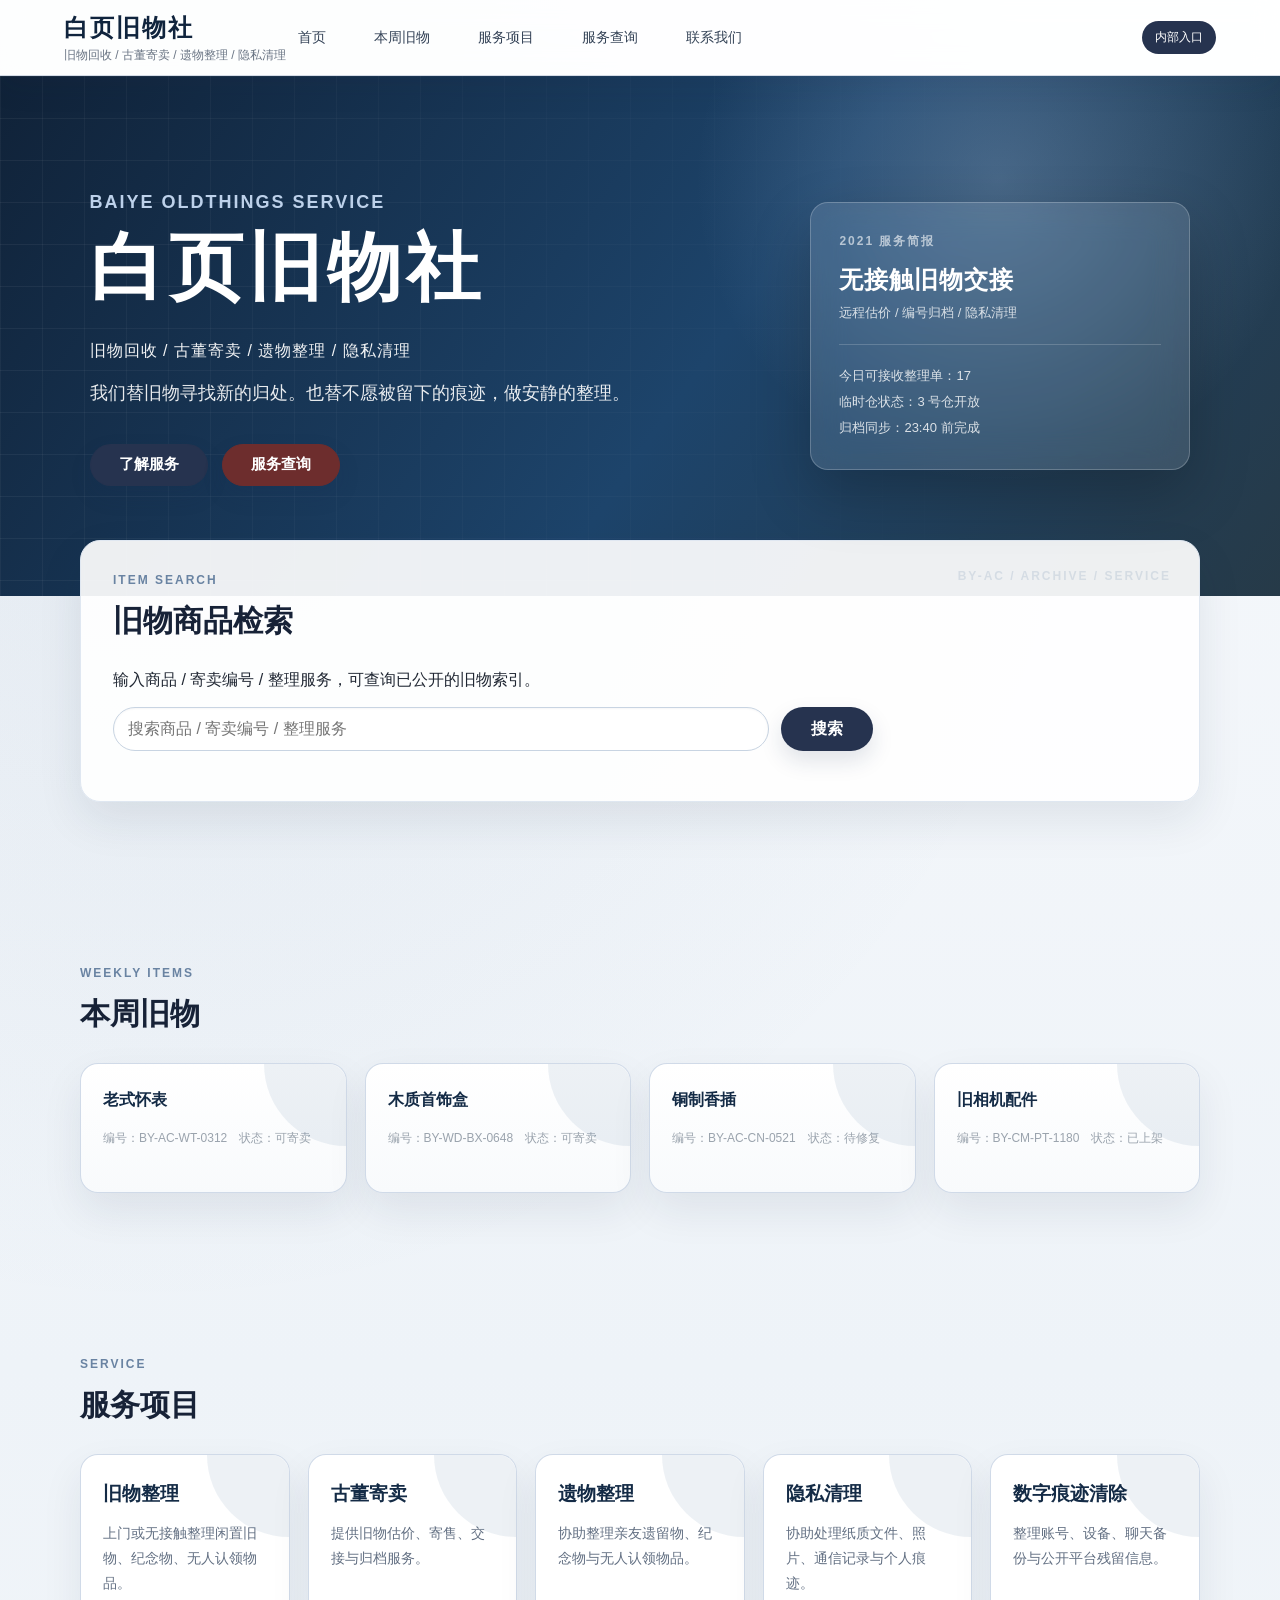
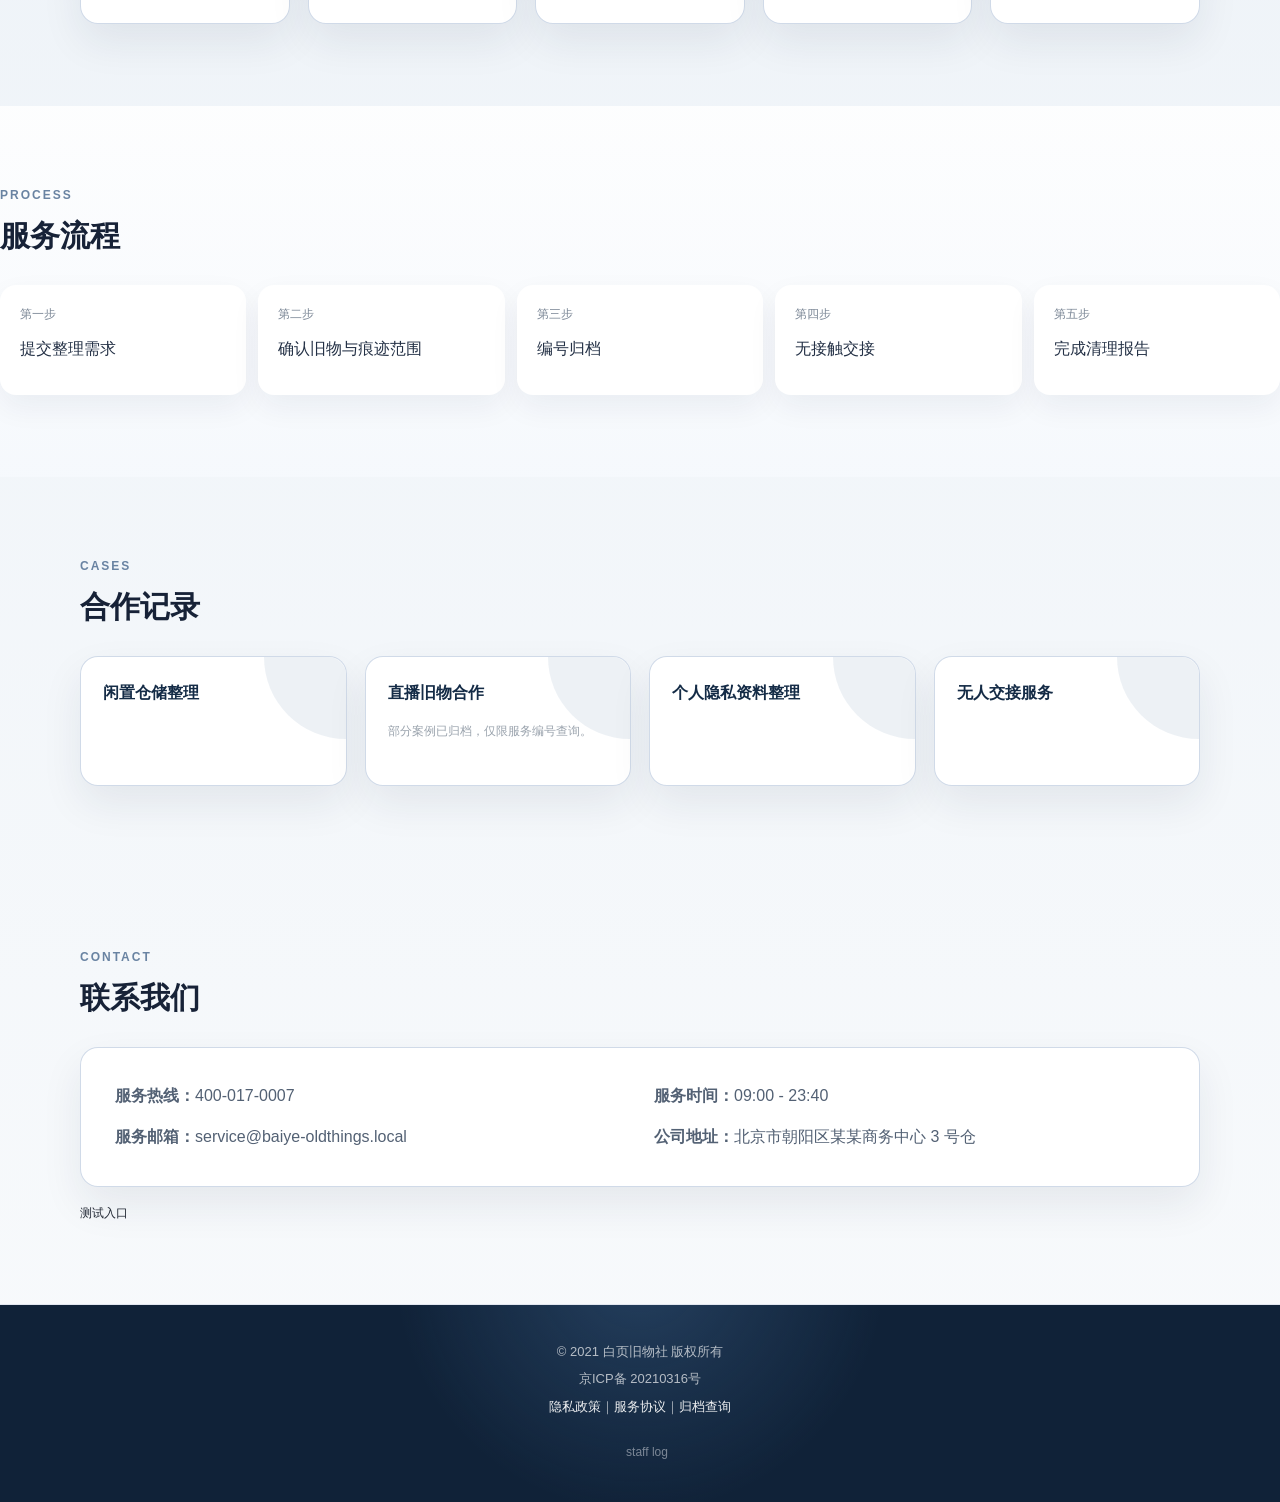
==== commit 5db93b11: "update" ====
--- a/baiye.html
+++ b/baiye.html
@@ -26,7 +26,10 @@
       <button class="staff-hidden-nav" data-staff-section="activation" type="button" hidden>启用条件</button>
       <button class="staff-hidden-nav" data-staff-section="observe" type="button" hidden>观测记录</button>
     </nav>
-    <p class="staff-permission-badge" id="staffPermissionBadge" hidden>当前权限：临时员工</p>
+    <div class="baiye-header-tools">
+      <button class="internal-entry-button" id="internalEntryButton" type="button">内部入口</button>
+      <p class="staff-permission-badge" id="staffPermissionBadge" hidden>当前权限：临时员工</p>
+    </div>
   </header>
 
   <main>
@@ -520,7 +523,7 @@
     <p><a href="#">隐私政策</a>｜<a href="#">服务协议</a>｜<a href="baiye-query.html">归档查询</a></p>
     <button class="staff-log-link" id="staffLogLink" type="button">staff log</button>
     <div class="staff-log-panel staff-login-modal" id="staffLogPanel" hidden>
-      <p><strong>STAFF LOG</strong></p>
+      <p><strong>内部入口</strong></p>
       <p>请输入内部口令</p>
       <div>
         <input type="text" id="staffLogInput" placeholder="keyword" autocomplete="off">
--- a/style.css
+++ b/style.css
@@ -4474,3 +4474,351 @@
     grid-template-columns: 1fr;
   }
 }
+
+/* ========== 本轮体验修复：文字溢出、macOS 渐变桌面、按钮可读性 ========== */
+.desktop-page {
+  background:
+    radial-gradient(circle at 18% 18%, rgba(255, 190, 130, 0.82), transparent 32%),
+    radial-gradient(circle at 82% 28%, rgba(126, 139, 255, 0.76), transparent 36%),
+    radial-gradient(circle at 52% 78%, rgba(37, 88, 181, 0.84), transparent 46%),
+    linear-gradient(135deg, #1f2f72 0%, #7b5dd6 45%, #f2a15d 100%) !important;
+  background-size: cover !important;
+  background-position: center !important;
+}
+
+.desktop-icon span:last-child,
+.dock-item {
+  text-shadow: 0 2px 8px rgba(0, 0, 0, 0.55);
+}
+
+.mail-item strong,
+.mail-sender,
+.contact-info strong,
+.contact-info small,
+.file-item span:last-child,
+.search-result-link,
+.storage-table td,
+.storage-table th,
+.face-table td,
+.face-table th {
+  max-width: 100%;
+  white-space: nowrap;
+  overflow: hidden;
+  text-overflow: ellipsis;
+}
+
+.chat-bubble,
+.mail-body,
+.mail-body p,
+.news-article-page p,
+.fake-page-body,
+.baiye-site p,
+.mutual-page p,
+.internal-modal-card,
+.file-preview-body {
+  white-space: normal;
+  word-break: break-word;
+  overflow-wrap: anywhere;
+}
+
+.internal-modal-card,
+.staff-log-panel,
+.file-preview-card {
+  max-width: min(92vw, 720px);
+  max-height: min(86vh, 720px);
+  overflow-y: auto;
+}
+
+.storage-table,
+.face-table {
+  table-layout: fixed;
+  width: 100%;
+}
+
+.storage-table td,
+.storage-table th,
+.face-table td,
+.face-table th {
+  min-width: 0;
+}
+
+.baiye-primary-button,
+.baiye-secondary-button,
+.baiye-object-search-form button,
+.query-panel button,
+.archive-expand-button,
+.return-desktop-button,
+.internal-entry-button {
+  color: #fff !important;
+  background: #26334f !important;
+  border: 1px solid rgba(38, 51, 79, 0.85) !important;
+}
+
+.baiye-secondary-button {
+  background: #6d2d2d !important;
+  border-color: #6d2d2d !important;
+}
+
+.baiye-primary-button:hover,
+.baiye-secondary-button:hover,
+.baiye-object-search-form button:hover,
+.query-panel button:hover,
+.archive-expand-button:hover,
+.return-desktop-button:hover,
+.internal-entry-button:hover {
+  color: #fff !important;
+  background: #8b2f2f !important;
+}
+
+/* 微信关闭按钮恢复为可见右上角，避免被 Mac 红点覆盖逻辑隐藏。 */
+.wechat-window .wechat-close-button {
+  top: 13px !important;
+  right: 14px !important;
+  left: auto !important;
+  width: 28px !important;
+  height: 28px !important;
+  opacity: 1 !important;
+  color: #555 !important;
+  background: rgba(0, 0, 0, 0.05) !important;
+  border-radius: 50% !important;
+  transform: none !important;
+}
+
+.wechat-window .wechat-close-button:hover {
+  color: #fff !important;
+  background: #e45a4f !important;
+}
+
+/* 微信文件卡片与预览弹窗。 */
+.wechat-file-card {
+  display: grid;
+  grid-template-columns: 46px minmax(0, 1fr);
+  align-items: center;
+  gap: 10px;
+  width: min(270px, 100%);
+  margin: 8px 0;
+  padding: 10px;
+  border: 1px solid #e3e5e8;
+  border-radius: 8px;
+  background: #fff;
+  color: #202124;
+  text-align: left;
+  cursor: pointer;
+}
+
+.wechat-file-card:hover {
+  background: #f7f8fa;
+}
+
+.wechat-file-card strong,
+.wechat-file-card small {
+  display: block;
+  white-space: nowrap;
+  overflow: hidden;
+  text-overflow: ellipsis;
+}
+
+.wechat-file-card small {
+  margin-top: 3px;
+  color: #8a8f98;
+  font-size: 12px;
+}
+
+.wechat-file-icon {
+  display: grid;
+  place-items: center;
+  width: 42px;
+  height: 48px;
+  border-radius: 6px;
+  background: #3f7dd8;
+  color: #fff;
+  font-size: 12px;
+  font-weight: 700;
+}
+
+.wechat-file-icon.pdf {
+  background: #c74747;
+}
+
+.file-preview-modal {
+  position: fixed;
+  inset: 0;
+  z-index: 220;
+  display: grid;
+  place-items: center;
+  background: rgba(0, 0, 0, 0.24);
+}
+
+.file-preview-modal[hidden] {
+  display: none;
+}
+
+.file-preview-card {
+  position: relative;
+  width: min(560px, calc(100vw - 42px));
+  padding: 26px;
+  border-radius: 16px;
+  background: #fff;
+  color: #222;
+  box-shadow: 0 30px 90px rgba(0, 0, 0, 0.28);
+}
+
+.file-preview-close {
+  top: 14px !important;
+  right: 14px !important;
+  left: auto !important;
+  opacity: 1 !important;
+  color: #555 !important;
+  background: rgba(0, 0, 0, 0.05) !important;
+  transform: none !important;
+}
+
+.file-preview-body {
+  color: #333;
+  line-height: 1.75;
+}
+
+/* 白页官网右上角内部入口。 */
+.baiye-header-tools {
+  display: flex;
+  align-items: center;
+  gap: 12px;
+  margin-left: auto;
+}
+
+.internal-entry-button {
+  padding: 7px 12px;
+  border-radius: 999px;
+  font-size: 12px;
+  cursor: pointer;
+}
+
+.staff-log-link:hover,
+.internal-entry-button:hover {
+  color: #fff !important;
+}
+
+.staff-login-modal {
+  position: fixed !important;
+  left: 50% !important;
+  right: auto !important;
+  top: 50% !important;
+  bottom: auto !important;
+  z-index: 260 !important;
+  width: min(380px, calc(100vw - 38px)) !important;
+  transform: translate(-50%, -50%) !important;
+  border-color: rgba(105, 42, 42, 0.22) !important;
+  box-shadow: 0 28px 90px rgba(28, 25, 21, 0.28) !important;
+}
+
+.baiye-fuzzy-list {
+  margin: 10px 0 0;
+  padding-left: 18px;
+  color: #5f5a52;
+  line-height: 1.7;
+}
+
+/* 白页互助会：冷淡公益页面外壳。 */
+.mutual-page {
+  min-height: 100vh;
+  margin: 0;
+  background: #f5f1e8;
+  color: #2a2a28;
+  font-family: -apple-system, BlinkMacSystemFont, "PingFang SC", "Microsoft YaHei", sans-serif;
+}
+
+.mutual-header {
+  display: flex;
+  justify-content: space-between;
+  gap: 18px;
+  padding: 22px clamp(22px, 6vw, 82px);
+  border-bottom: 1px solid rgba(70, 61, 49, 0.12);
+  background: rgba(255, 255, 255, 0.66);
+}
+
+.mutual-header a {
+  color: #2b2b28;
+  font-weight: 700;
+  text-decoration: none;
+}
+
+.mutual-header span {
+  color: #777064;
+  font-size: 13px;
+}
+
+.mutual-main {
+  width: min(980px, calc(100% - 36px));
+  margin: 0 auto;
+  padding: 54px 0 80px;
+}
+
+.mutual-hero {
+  padding: clamp(36px, 8vw, 76px);
+  border-radius: 28px;
+  background: linear-gradient(135deg, #fffdf8, #eee6d7);
+  box-shadow: 0 22px 70px rgba(70, 60, 40, 0.1);
+}
+
+.mutual-label {
+  color: #8b8172;
+  font-size: 12px;
+  letter-spacing: 0.24em;
+}
+
+.mutual-hero h1 {
+  margin: 10px 0 16px;
+  font-family: "Songti SC", serif;
+  font-size: clamp(38px, 7vw, 68px);
+  font-weight: 500;
+}
+
+.mutual-section {
+  margin-top: 30px;
+  padding: 28px;
+  border: 1px solid rgba(70, 61, 49, 0.12);
+  border-radius: 20px;
+  background: rgba(255, 255, 255, 0.62);
+}
+
+.mutual-section h2 {
+  margin-top: 0;
+  color: #3b352e;
+}
+
+.mutual-help-list {
+  display: grid;
+  grid-template-columns: repeat(auto-fit, minmax(150px, 1fr));
+  gap: 12px;
+  padding: 0;
+  list-style: none;
+}
+
+.mutual-help-list li {
+  padding: 14px;
+  border-radius: 12px;
+  background: #f0eadf;
+  color: #4b443b;
+}
+
+.mutual-rules p:last-child {
+  color: #7b2f2f;
+}
+
+.mutual-slogan {
+  margin-top: 34px;
+  padding: 28px;
+  text-align: center;
+  color: #4b342f;
+}
+
+.mutual-slogan p {
+  margin: 0 0 10px;
+  font-size: clamp(24px, 4vw, 40px);
+  font-family: "Songti SC", serif;
+}
+
+.mutual-slogan small {
+  color: #918879;
+  letter-spacing: 0.16em;
+}
